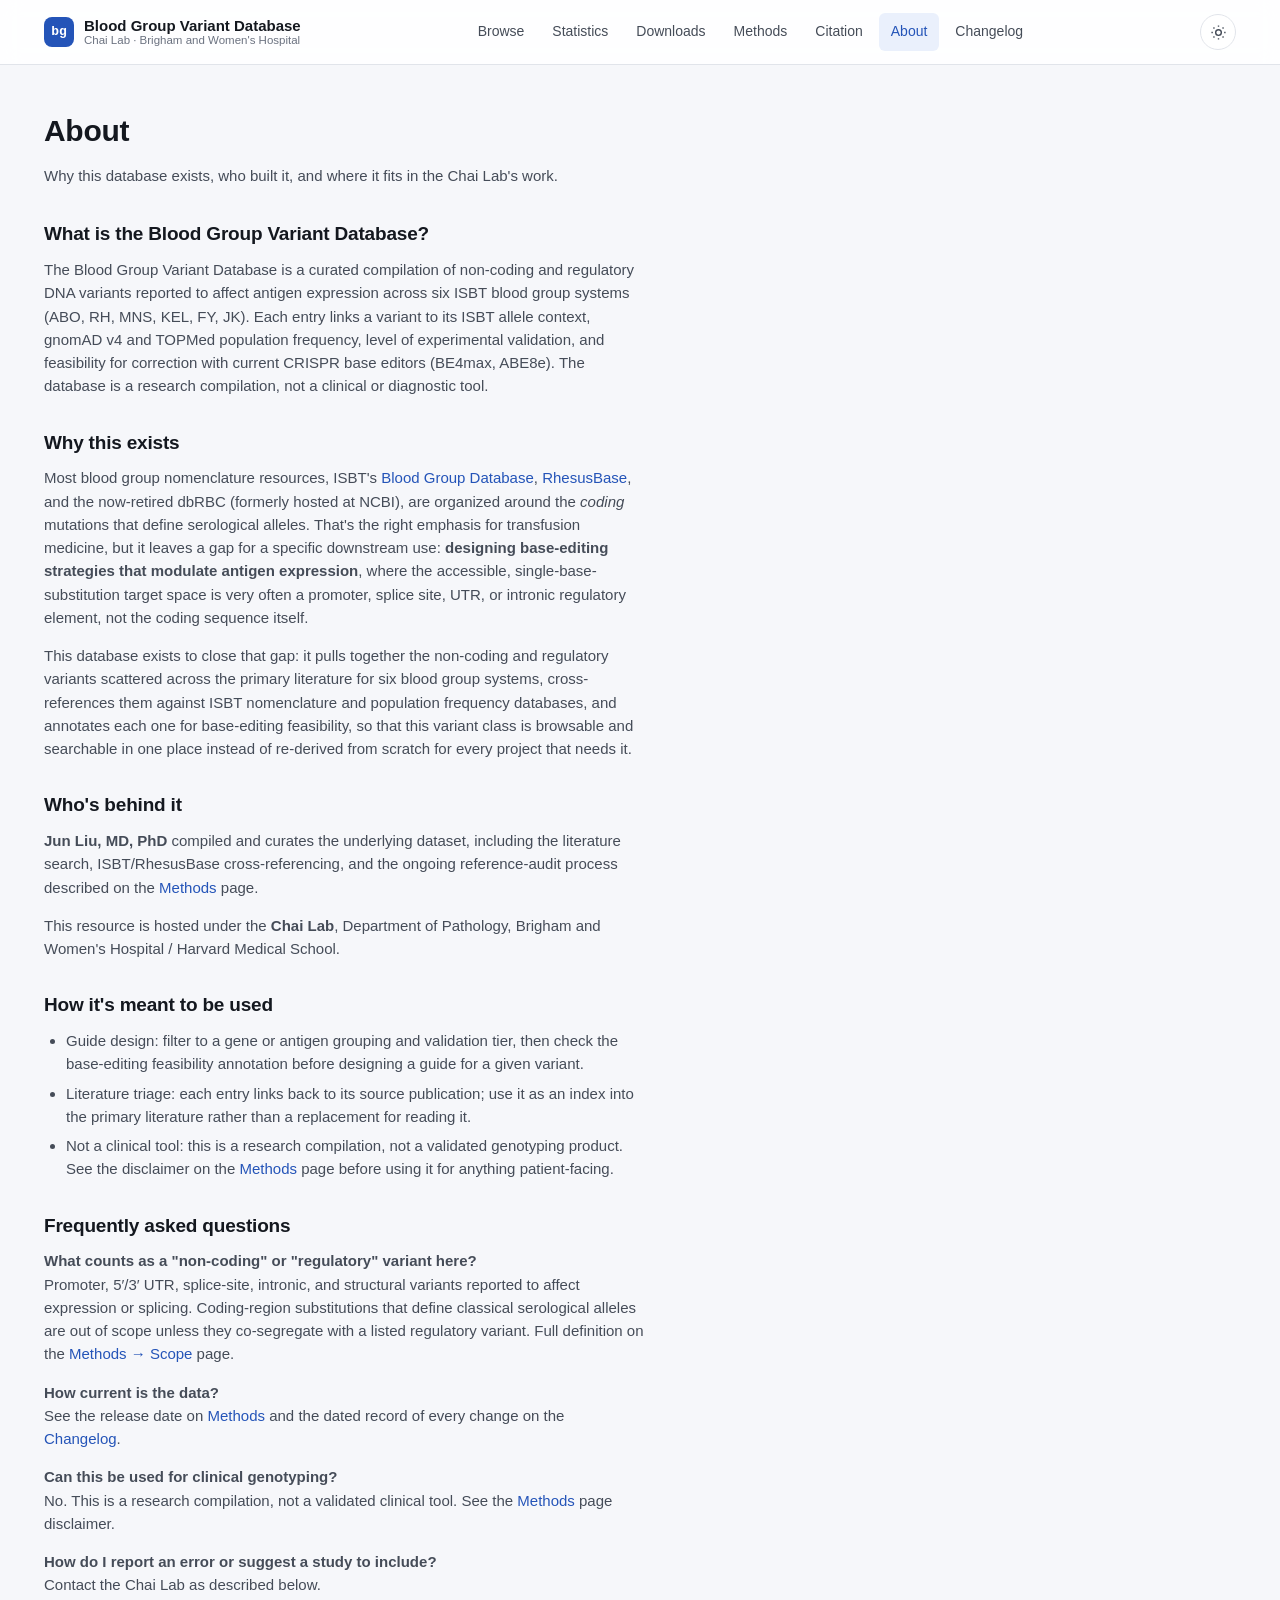
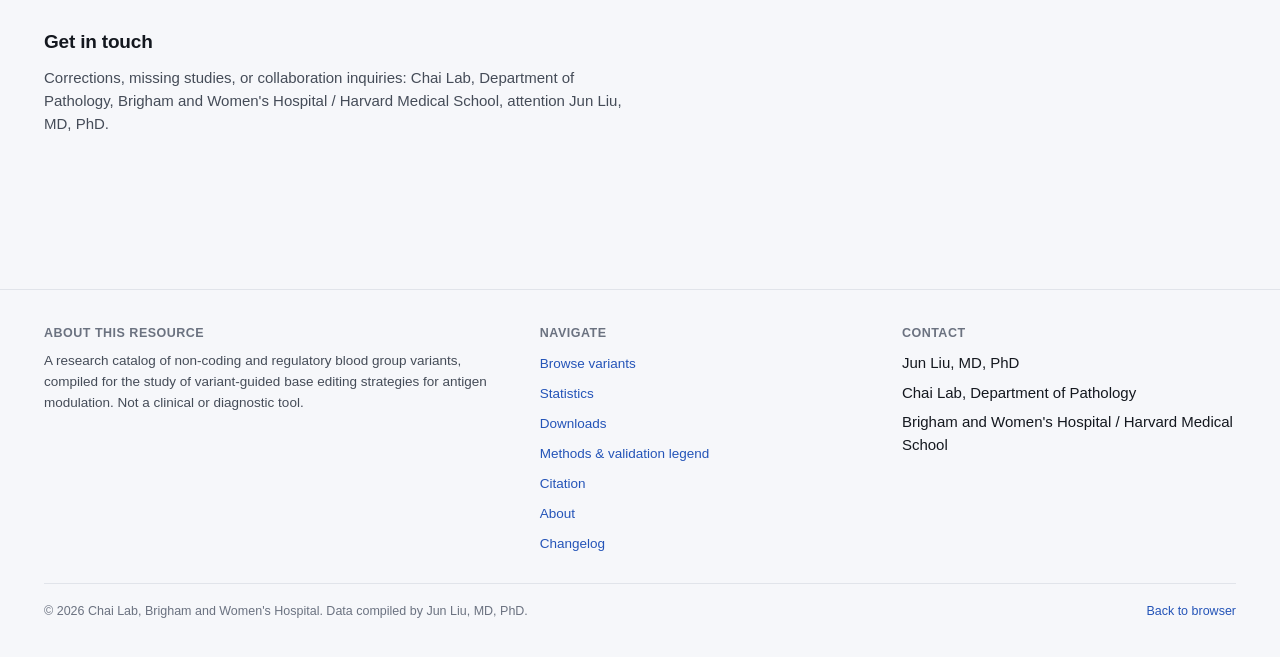
==== about.html @ 060f8981 "Added "changelog" tab" ====
<!DOCTYPE html>
<html lang="en">
<head>
<meta charset="UTF-8">
<meta name="viewport" content="width=device-width, initial-scale=1.0">
<title>About: Blood Group Variant Database</title>
<meta name="description" content="About the Blood Group Non-Coding Variant Database, the Chai Lab, and why this resource exists.">
<link rel="stylesheet" href="assets/style.css">
</head>
<body>

<nav class="site-nav">
  <div class="wrap">
    <a class="brand" href="index.html">
      <span class="brand-mark">bg</span>
      <span class="brand-text">Blood Group Variant Database<small>Chai Lab · Brigham and Women's Hospital</small></span>
    </a>
    <div class="nav-links">
      <a href="index.html">Browse</a>
      <a href="stats.html">Statistics</a>
      <a href="downloads.html">Downloads</a>
      <a href="methods.html">Methods</a>
      <a href="citation.html">Citation</a>
      <a href="about.html" aria-current="page">About</a>
      <a href="changelog.html">Changelog</a>
    </div>
    <div class="nav-right">
      <button class="theme-toggle" data-theme-toggle aria-label="Toggle dark mode">
        <svg class="icon-sun" viewBox="0 0 24 24" fill="none" stroke="currentColor" stroke-width="2"><circle cx="12" cy="12" r="4"/><path d="M12 2v2M12 20v2M4.9 4.9l1.4 1.4M17.7 17.7l1.4 1.4M2 12h2M20 12h2M4.9 19.1l1.4-1.4M17.7 6.3l1.4-1.4"/></svg>
        <svg class="icon-moon" viewBox="0 0 24 24" fill="none" stroke="currentColor" stroke-width="2"><path d="M21 12.8A9 9 0 1111.2 3a7 7 0 009.8 9.8z"/></svg>
      </button>
      <button class="nav-toggle" id="nav-toggle" aria-label="Menu" aria-expanded="false">
        <svg viewBox="0 0 24 24" fill="none" stroke="currentColor" stroke-width="2"><path d="M4 7h16M4 12h16M4 17h16"/></svg>
      </button>
    </div>
  </div>
  <div class="nav-mobile" id="nav-mobile">
    <a href="index.html">Browse</a>
    <a href="stats.html">Statistics</a>
    <a href="downloads.html">Downloads</a>
    <a href="methods.html">Methods</a>
    <a href="citation.html">Citation</a>
    <a href="about.html" aria-current="page">About</a>
    <a href="changelog.html">Changelog</a>
  </div>
</nav>

<main class="content-page">
  <div class="wrap">
    <div class="page-head">
      <h1>About</h1>
      <p class="lede">Why this database exists, who built it, and where it fits in the Chai Lab's work.</p>
    </div>

    <section>
      <h2>What is the Blood Group Variant Database?</h2>
      <div class="prose">
        <p>The Blood Group Variant Database is a curated compilation of non-coding and regulatory DNA variants reported to affect antigen expression across six ISBT blood group systems (ABO, RH, MNS, KEL, FY, JK). Each entry links a variant to its ISBT allele context, gnomAD v4 and TOPMed population frequency, level of experimental validation, and feasibility for correction with current CRISPR base editors (BE4max, ABE8e). The database is a research compilation, not a clinical or diagnostic tool.</p>
      </div>
    </section>

    <section>
      <h2>Why this exists</h2>
      <div class="prose">
        <p>Most blood group nomenclature resources, ISBT's <a href="https://blooddatabase.isbtweb.org/" target="_blank" rel="noopener">Blood Group Database</a>, <a href="http://www.rhesusbase.info" target="_blank" rel="noopener">RhesusBase</a>, and the now-retired dbRBC (formerly hosted at NCBI), are organized around the <em>coding</em> mutations that define serological alleles. That's the right emphasis for transfusion medicine, but it leaves a gap for a specific downstream use: <strong>designing base-editing strategies that modulate antigen expression</strong>, where the accessible, single-base-substitution target space is very often a promoter, splice site, UTR, or intronic regulatory element, not the coding sequence itself.</p>
        <p>This database exists to close that gap: it pulls together the non-coding and regulatory variants scattered across the primary literature for six blood group systems, cross-references them against ISBT nomenclature and population frequency databases, and annotates each one for base-editing feasibility, so that this variant class is browsable and searchable in one place instead of re-derived from scratch for every project that needs it.</p>
      </div>
    </section>

    <section>
      <h2>Who's behind it</h2>
      <div class="prose">
        <p><strong>Jun Liu, MD, PhD</strong> compiled and curates the underlying dataset, including the literature search, ISBT/RhesusBase cross-referencing, and the ongoing reference-audit process described on the <a href="methods.html">Methods</a> page.</p>
        <p>This resource is hosted under the <strong>Chai Lab</strong>, Department of Pathology, Brigham and Women's Hospital / Harvard Medical School.</p>
      </div>
    </section>

    <section>
      <h2>How it's meant to be used</h2>
      <div class="prose">
        <ul>
          <li>Guide design: filter to a gene or antigen grouping and validation tier, then check the base-editing feasibility annotation before designing a guide for a given variant.</li>
          <li>Literature triage: each entry links back to its source publication; use it as an index into the primary literature rather than a replacement for reading it.</li>
          <li>Not a clinical tool: this is a research compilation, not a validated genotyping product. See the disclaimer on the <a href="methods.html">Methods</a> page before using it for anything patient-facing.</li>
        </ul>
      </div>
    </section>

    <section>
      <h2>Frequently asked questions</h2>
      <div class="prose">
        <p><strong>What counts as a "non-coding" or "regulatory" variant here?</strong><br>Promoter, 5&prime;/3&prime; UTR, splice-site, intronic, and structural variants reported to affect expression or splicing. Coding-region substitutions that define classical serological alleles are out of scope unless they co-segregate with a listed regulatory variant. Full definition on the <a href="methods.html#scope">Methods &rarr; Scope</a> page.</p>
        <p><strong>How current is the data?</strong><br>See the release date on <a href="methods.html">Methods</a> and the dated record of every change on the <a href="changelog.html">Changelog</a>.</p>
        <p><strong>Can this be used for clinical genotyping?</strong><br>No. This is a research compilation, not a validated clinical tool. See the <a href="methods.html">Methods</a> page disclaimer.</p>
        <p><strong>How do I report an error or suggest a study to include?</strong><br>Contact the Chai Lab as described below.</p>
      </div>
    </section>

    <section>
      <h2>Get in touch</h2>
      <div class="prose">
        <p>Corrections, missing studies, or collaboration inquiries: Chai Lab, Department of Pathology, Brigham and Women's Hospital / Harvard Medical School, attention Jun Liu, MD, PhD.</p>
      </div>
    </section>
  </div>
</main>

<footer class="site-footer">
  <div class="wrap">
    <div class="footer-grid">
      <div>
        <h4>About this resource</h4>
        <p>A research catalog of non-coding and regulatory blood group variants, compiled for the study of variant-guided base editing strategies for antigen modulation. Not a clinical or diagnostic tool.</p>
      </div>
      <div>
        <h4>Navigate</h4>
        <ul>
          <li><a href="index.html">Browse variants</a></li>
          <li><a href="stats.html">Statistics</a></li>
          <li><a href="downloads.html">Downloads</a></li>
          <li><a href="methods.html">Methods &amp; validation legend</a></li>
          <li><a href="citation.html">Citation</a></li>
          <li><a href="about.html">About</a></li>
          <li><a href="changelog.html">Changelog</a></li>
        </ul>
      </div>
      <div>
        <h4>Contact</h4>
        <ul>
          <li>Jun Liu, MD, PhD</li>
          <li>Chai Lab, Department of Pathology</li>
          <li>Brigham and Women's Hospital / Harvard Medical School</li>
        </ul>
      </div>
    </div>
    <div class="footer-bottom">
      <span>&copy; <span id="site-year"></span> Chai Lab, Brigham and Women's Hospital. Data compiled by Jun Liu, MD, PhD.</span>
      <span><a href="index.html">Back to browser</a></span>
    </div>
  </div>
</footer>

<script src="assets/app.js"></script>
</body>
</html>
---- assets/style.css ----
/* ====================================================================
   Blood Group Variant Database: shared styles
   Design language: clinical-genomics resource (ISBT / BGMUT structure,
   gnomAD-style browser density). One accent color, one type system,
   light/dark via prefers-color-scheme with a manual override.
   ==================================================================== */

*, *::before, *::after { box-sizing: border-box; }

:root {
  --font-sans: -apple-system, BlinkMacSystemFont, "Segoe UI", ui-sans-serif, Roboto, Helvetica, Arial, sans-serif;
  --font-mono: ui-monospace, "SF Mono", "Cascadia Mono", "JetBrains Mono", Menlo, Consolas, monospace;

  --ink: #14181f;
  --ink-soft: #454c58;
  --muted: #6b7280;
  --paper: #f6f7fa;
  --surface: #ffffff;
  --surface-raised: #ffffff;
  --border: #e1e4ea;
  --border-strong: #c8ccd6;
  --accent: #2454b8;
  --accent-ink: #ffffff;
  --accent-soft: #eaf0fc;
  --accent-soft-border: #c9d9f5;
  --focus: #2454b8;
  --code-bg: #eef1f6;

  --tier-good: #1b7a4d;
  --tier-good-bg: #eaf7f0;
  --tier-mid: #c17817;
  --tier-mid-bg: #fbf2df;
  --tier-low: #5f5a8a;
  --tier-low-bg: #eef0f3;
  --tier-flag: #b33636;
  --tier-flag-bg: #fbeaea;

  --shadow-sm: 0 1px 2px rgba(20, 24, 31, 0.06);
  --shadow-md: 0 6px 20px rgba(20, 24, 31, 0.08);
  --radius: 10px;
  --radius-sm: 6px;
  --nav-h: 64px;
}

:root[data-theme="dark"] {
  --ink: #e8eaf0;
  --ink-soft: #b7bcc8;
  --muted: #8a90a0;
  --paper: #0e1013;
  --surface: #15181d;
  --surface-raised: #1a1e25;
  --border: #262b34;
  --border-strong: #363c48;
  --accent: #6f9aef;
  --accent-ink: #0e1013;
  --accent-soft: #182236;
  --accent-soft-border: #29385c;
  --focus: #6f9aef;
  --code-bg: #1b1f27;

  --tier-good: #57c98c;
  --tier-good-bg: #10251b;
  --tier-mid: #e8b64a;
  --tier-mid-bg: #2a2110;
  --tier-low: #a89ee0;
  --tier-low-bg: #1c1f25;
  --tier-flag: #e88a8a;
  --tier-flag-bg: #2a1414;

  --shadow-sm: 0 1px 2px rgba(0, 0, 0, 0.3);
  --shadow-md: 0 10px 30px rgba(0, 0, 0, 0.4);
}

@media (prefers-color-scheme: dark) {
  :root:not([data-theme="light"]) {
    --ink: #e8eaf0;
    --ink-soft: #b7bcc8;
    --muted: #8a90a0;
    --paper: #0e1013;
    --surface: #15181d;
    --surface-raised: #1a1e25;
    --border: #262b34;
    --border-strong: #363c48;
    --accent: #6f9aef;
    --accent-ink: #0e1013;
    --accent-soft: #182236;
    --accent-soft-border: #29385c;
    --focus: #6f9aef;
    --code-bg: #1b1f27;
    --tier-good: #57c98c;
    --tier-good-bg: #10251b;
    --tier-mid: #e8b64a;
    --tier-mid-bg: #2a2110;
    --tier-low: #a89ee0;
    --tier-low-bg: #1c1f25;
    --tier-flag: #e88a8a;
    --tier-flag-bg: #2a1414;
    --shadow-sm: 0 1px 2px rgba(0, 0, 0, 0.3);
    --shadow-md: 0 10px 30px rgba(0, 0, 0, 0.4);
  }
}

html { color-scheme: light dark; }
/* follow the manual theme toggle for native controls (checkboxes, scrollbars) */
html[data-theme="light"] { color-scheme: light; }
html[data-theme="dark"] { color-scheme: dark; }

body {
  margin: 0;
  background: var(--paper);
  color: var(--ink);
  font-family: var(--font-sans);
  font-size: 15px;
  line-height: 1.55;
  -webkit-font-smoothing: antialiased;
}

a { color: var(--accent); text-decoration: none; }
a:hover { text-decoration: underline; }
a:focus-visible, button:focus-visible, input:focus-visible, select:focus-visible, [tabindex]:focus-visible {
  outline: 2px solid var(--focus);
  outline-offset: 2px;
}

.wrap { max-width: 1240px; margin: 0 auto; padding: 0 24px; }

code, .mono { font-family: var(--font-mono); }

h1, h2, h3, h4 { line-height: 1.2; margin: 0 0 0.5em; font-weight: 650; letter-spacing: -0.01em; }
p { margin: 0 0 1em; color: var(--ink-soft); }

/* ---------- top nav ---------- */
.site-nav {
  position: sticky; top: 0; z-index: 40;
  background: color-mix(in srgb, var(--surface) 88%, transparent);
  backdrop-filter: blur(10px) saturate(140%);
  -webkit-backdrop-filter: blur(10px) saturate(140%);
  border-bottom: 1px solid var(--border);
}
.site-nav .wrap { display: flex; align-items: center; justify-content: space-between; gap: 20px; width: 100%; height: var(--nav-h); }
.brand { display: flex; align-items: center; gap: 10px; color: var(--ink); font-weight: 650; font-size: 15px; }
.brand:hover { text-decoration: none; }
.brand-mark {
  width: 30px; height: 30px; border-radius: 8px;
  background: var(--accent); color: var(--accent-ink);
  display: flex; align-items: center; justify-content: center;
  font-family: var(--font-mono); font-weight: 700; font-size: 13px;
  flex: none;
}
.brand-text { display: flex; flex-direction: column; line-height: 1.15; }
.brand-text small { font-weight: 500; color: var(--muted); font-size: 11.5px; }

.nav-links { display: flex; align-items: center; gap: 4px; }
.nav-links a {
  color: var(--ink-soft); font-size: 14px; font-weight: 500;
  padding: 8px 12px; border-radius: var(--radius-sm);
}
.nav-links a:hover { color: var(--ink); background: var(--code-bg); text-decoration: none; }
.nav-links a[aria-current="page"] { color: var(--accent); background: var(--accent-soft); }

.theme-toggle {
  border: 1px solid var(--border); background: var(--surface); color: var(--ink-soft);
  width: 36px; height: 36px; border-radius: 999px; cursor: pointer;
  display: flex; align-items: center; justify-content: center; flex: none;
}
.theme-toggle:hover { border-color: var(--border-strong); color: var(--ink); }
.theme-toggle svg { width: 17px; height: 17px; }
.theme-toggle .icon-moon { display: none; }
:root[data-theme="dark"] .theme-toggle .icon-sun { display: none; }
:root[data-theme="dark"] .theme-toggle .icon-moon { display: block; }
@media (prefers-color-scheme: dark) {
  :root:not([data-theme="light"]) .theme-toggle .icon-sun { display: none; }
  :root:not([data-theme="light"]) .theme-toggle .icon-moon { display: block; }
}

.nav-right { display: flex; align-items: center; gap: 8px; }

.nav-toggle {
  display: none; border: 1px solid var(--border); background: var(--surface); color: var(--ink-soft);
  width: 36px; height: 36px; border-radius: var(--radius-sm); align-items: center; justify-content: center;
  cursor: pointer; flex: none;
}
.nav-toggle:hover { background: var(--code-bg); }
.nav-toggle svg { width: 18px; height: 18px; }

.nav-mobile {
  display: none; flex-direction: column; padding: 4px 24px 14px;
  border-top: 1px solid var(--border); background: var(--surface);
}
.nav-mobile a {
  padding: 11px 4px; font-size: 14.5px; font-weight: 500; color: var(--ink-soft);
  border-bottom: 1px solid var(--border-light);
}
.nav-mobile a:last-child { border-bottom: none; }
.nav-mobile a[aria-current="page"] { color: var(--accent); }
.nav-mobile a:hover { color: var(--ink); text-decoration: none; }

@media (max-width: 1040px) {
  .nav-links { display: none; }
  .nav-toggle { display: flex; }
  .site-nav.is-open .nav-mobile { display: flex; }
}

/* ---------- hero ---------- */
.hero { padding: 56px 0 40px; border-bottom: 1px solid var(--border); }
.hero-grid { display: grid; grid-template-columns: 1.3fr 1fr; gap: 48px; align-items: start; }
@media (max-width: 900px) { .hero-grid { grid-template-columns: 1fr; gap: 28px; } }

.eyebrow {
  display: inline-flex; align-items: center; gap: 6px;
  font-size: 12.5px; font-weight: 600; color: var(--accent);
  background: var(--accent-soft); border: 1px solid var(--accent-soft-border);
  padding: 4px 10px; border-radius: 999px; margin-bottom: 16px;
}
.hero h1 { font-size: clamp(28px, 3.6vw, 42px); max-width: 18ch; }
.hero .lede { font-size: 16.5px; max-width: 56ch; color: var(--ink-soft); }
.hero-actions { display: flex; gap: 10px; flex-wrap: wrap; margin-top: 22px; }

.btn {
  display: inline-flex; align-items: center; gap: 8px; white-space: nowrap;
  font-size: 14.5px; font-weight: 600; padding: 10px 16px; border-radius: var(--radius-sm);
  border: 1px solid transparent; cursor: pointer;
}
.btn:hover { text-decoration: none; }
.btn-primary { background: var(--accent); color: var(--accent-ink); }
.btn-primary:hover { filter: brightness(1.08); }
.btn-secondary { background: var(--surface); color: var(--ink); border-color: var(--border-strong); }
.btn-secondary:hover { background: var(--code-bg); }

.stat-panel {
  border: 1px solid var(--border); border-radius: var(--radius); background: var(--surface);
  padding: 22px; box-shadow: var(--shadow-sm);
}
.stat-grid { display: grid; grid-template-columns: 1fr 1fr; gap: 18px 20px; }
.stat-num { font-family: var(--font-mono); font-size: 26px; font-weight: 700; color: var(--ink); letter-spacing: -0.02em; }
.stat-label { font-size: 12.5px; color: var(--muted); margin-top: 2px; }
.stat-panel .stat-foot { margin-top: 16px; padding-top: 14px; border-top: 1px solid var(--border); font-size: 12.5px; color: var(--muted); }

/* ---------- section shell ---------- */
.section { padding: 44px 0; }
.section-head { margin-bottom: 22px; }
.section-head h2 { font-size: 22px; }
.section-head p { max-width: 62ch; }

/* ---------- system cards ---------- */
.system-grid { display: grid; grid-template-columns: repeat(4, 1fr); gap: 12px; }
@media (max-width: 980px) { .system-grid { grid-template-columns: repeat(2, 1fr); } }
@media (max-width: 560px) { .system-grid { grid-template-columns: 1fr; } }

.system-card {
  text-align: left; cursor: pointer;
  border: 1px solid var(--border); border-radius: var(--radius); background: var(--surface);
  padding: 16px; display: flex; flex-direction: column; gap: 10px;
  transition: border-color .15s ease, transform .15s ease;
  color: inherit; font: inherit;
}
.system-card:hover { border-color: var(--accent); transform: translateY(-1px); }
.system-card.is-active { border-color: var(--accent); background: var(--accent-soft); }
.system-card .gene { font-family: var(--font-mono); font-weight: 700; font-size: 15px; }
.system-card .sys-name { font-size: 12.5px; color: var(--muted); }
.system-card .sys-count { font-family: var(--font-mono); font-size: 20px; font-weight: 700; margin-top: auto; }
.system-card .sys-count small { font-family: var(--font-sans); font-weight: 500; font-size: 11.5px; color: var(--muted); margin-left: 4px; }

/* ---------- browser toolbar ---------- */
/* overflow stays visible so the filter dropdown panels aren't clipped */
.browser-shell { border: 1px solid var(--border); border-radius: var(--radius); background: var(--surface); }
.toolbar { padding: 16px; border-bottom: 1px solid var(--border); display: flex; flex-direction: column; gap: 12px; }

.search-row { display: flex; gap: 10px; }
.search-box { position: relative; flex: 1; }
.search-box svg { position: absolute; left: 12px; top: 50%; transform: translateY(-50%); width: 16px; height: 16px; color: var(--muted); pointer-events: none; }
.search-box input {
  width: 100%; padding: 10px 12px 10px 36px; border-radius: var(--radius-sm);
  border: 1px solid var(--border-strong); background: var(--paper); color: var(--ink); font-size: 14px;
}
.search-box input::placeholder { color: var(--muted); }

.filter-row { display: flex; gap: 10px; flex-wrap: wrap; align-items: center; }
select {
  border: 1px solid var(--border-strong); background: var(--paper); color: var(--ink);
  border-radius: var(--radius-sm); padding: 8px 10px; font-size: 13.5px; font-family: var(--font-sans);
}
/* multi-select filter dropdowns (built by app.js from the <select> markup) */
.ms { position: relative; }
.ms-btn {
  display: inline-flex; align-items: center; gap: 8px; cursor: pointer;
  border: 1px solid var(--border-strong); background: var(--paper); color: var(--ink);
  border-radius: var(--radius-sm); padding: 8px 10px; font-size: 13.5px; font-family: var(--font-sans);
}
.ms-btn svg { width: 12px; height: 12px; color: var(--muted); transition: transform .15s; }
.ms-btn[aria-expanded="true"] svg { transform: rotate(180deg); }
.ms.is-filtered .ms-btn { border-color: var(--accent); background: var(--accent-soft); }
.ms-panel {
  position: absolute; top: calc(100% + 4px); left: 0; z-index: 20;
  min-width: 220px; max-width: calc(100vw - 32px); max-height: 420px; overflow-y: auto;
  background: var(--surface-raised); border: 1px solid var(--border-strong);
  border-radius: var(--radius-sm); box-shadow: var(--shadow-md); padding: 6px;
}
.ms-panel[hidden] { display: none; }
.ms-opt {
  display: flex; align-items: center; gap: 8px; padding: 7px 8px; border-radius: 4px;
  font-size: 13.5px; cursor: pointer; white-space: nowrap;
}
.ms-opt:hover { background: var(--code-bg); }
.ms-opt input { accent-color: var(--accent); margin: 0; }
.ms-panel-clear {
  display: block; width: 100%; text-align: left; margin-top: 4px; padding: 7px 8px;
  border: none; border-top: 1px solid var(--border); background: none;
  font-size: 12.5px; color: var(--muted); cursor: pointer;
}
.ms-panel-clear:hover { color: var(--ink); }
.filter-clear {
  font-size: 13px; color: var(--muted); background: none; border: none; cursor: pointer; padding: 6px 4px;
}
.filter-clear:hover { color: var(--ink); text-decoration: underline; }
.result-count { font-size: 13px; color: var(--muted); margin-left: auto; white-space: nowrap; }

/* ---------- table ---------- */
.table-scroll { overflow-x: auto; }
table.variant-table { width: 100%; border-collapse: collapse; font-size: 13.5px; min-width: 900px; }
.variant-table thead th {
  position: sticky; top: 0; background: var(--surface); z-index: 1;
  text-align: left; font-size: 11.5px; text-transform: uppercase; letter-spacing: 0.04em;
  color: var(--muted); font-weight: 600; padding: 10px 14px; border-bottom: 1px solid var(--border); white-space: nowrap;
}
.variant-table thead th button {
  background: none; border: none; color: inherit; font: inherit; text-transform: inherit;
  letter-spacing: inherit; cursor: pointer; padding: 0; display: flex; align-items: center; gap: 4px;
}
.variant-table tbody tr { border-bottom: 1px solid var(--border); cursor: pointer; }
.variant-table tbody tr:hover { background: var(--code-bg); }
.variant-table td { padding: 10px 14px; vertical-align: top; }
.variant-table td.mono { font-family: var(--font-mono); font-size: 13px; }
.cell-id { color: var(--muted); font-size: 12px; }
.cell-primary { font-weight: 600; }
.cell-sub { color: var(--muted); font-size: 12px; margin-top: 2px; }
.cell-trunc { max-width: 260px; overflow: hidden; text-overflow: ellipsis; white-space: nowrap; }

.badge {
  display: inline-flex; align-items: center; font-size: 11.5px; font-weight: 600;
  padding: 2px 8px; border-radius: 999px; white-space: nowrap; line-height: 1.6;
}
.badge-good { color: var(--tier-good); background: var(--tier-good-bg); }
.badge-mid { color: var(--tier-mid); background: var(--tier-mid-bg); }
.badge-low { color: var(--tier-low); background: var(--tier-low-bg); }
.badge-flag { color: var(--tier-flag); background: var(--tier-flag-bg); }

.empty-state { padding: 60px 20px; text-align: center; color: var(--muted); }
.empty-state svg { width: 32px; height: 32px; margin-bottom: 10px; opacity: .6; }

.pager { display: flex; align-items: center; justify-content: space-between; padding: 12px 16px; border-top: 1px solid var(--border); font-size: 13px; color: var(--muted); }
.pager .pager-btns { display: flex; gap: 6px; }
.pager button { border: 1px solid var(--border-strong); background: var(--surface); color: var(--ink); border-radius: var(--radius-sm); padding: 6px 10px; font-size: 13px; cursor: pointer; }
.pager button:disabled { opacity: .4; cursor: default; }
.pager button:not(:disabled):hover { background: var(--code-bg); }

/* ---------- detail drawer ---------- */
.drawer-overlay {
  position: fixed; inset: 0; background: rgba(10, 12, 16, 0.45); z-index: 60;
  opacity: 0; pointer-events: none; transition: opacity .18s ease;
}
.drawer-overlay.is-open { opacity: 1; pointer-events: auto; }

.drawer {
  position: fixed; top: 0; right: 0; height: 100%; width: min(560px, 100%);
  background: var(--surface); border-left: 1px solid var(--border); z-index: 61;
  transform: translateX(100%); transition: transform .2s cubic-bezier(.16,1,.3,1);
  display: flex; flex-direction: column; box-shadow: var(--shadow-md);
}
.drawer.is-open { transform: translateX(0); }
.drawer-head { padding: 18px 20px; border-bottom: 1px solid var(--border); display: flex; align-items: flex-start; justify-content: space-between; gap: 12px; }
.drawer-head h3 { font-family: var(--font-mono); font-size: 17px; margin: 0; }
.drawer-head .sub { font-size: 13px; color: var(--muted); margin-top: 4px; }
.drawer-close { border: 1px solid var(--border); background: var(--surface); border-radius: var(--radius-sm); width: 32px; height: 32px; display: flex; align-items: center; justify-content: center; cursor: pointer; flex: none; }
.drawer-close:hover { background: var(--code-bg); }
.drawer-body { padding: 18px 20px; overflow-y: auto; flex: 1; }

.field-group { margin-bottom: 20px; }
.field-group h4 { font-size: 11.5px; text-transform: uppercase; letter-spacing: .05em; color: var(--muted); margin-bottom: 10px; }
.field-list { display: grid; grid-template-columns: 1fr; gap: 10px; }
.field-row { display: grid; grid-template-columns: 130px 1fr; gap: 10px; font-size: 13.5px; }
.field-row dt { color: var(--muted); }
.field-row dd { margin: 0; color: var(--ink); word-break: break-word; }
.field-row dd.mono { font-family: var(--font-mono); font-size: 13px; }
.mech-box { background: var(--code-bg); border: 1px solid var(--border); border-radius: var(--radius-sm); padding: 12px 14px; font-size: 13.5px; color: var(--ink-soft); }
.cite-box { background: var(--accent-soft); border: 1px solid var(--accent-soft-border); border-radius: var(--radius-sm); padding: 12px 14px; font-size: 12.5px; color: var(--ink-soft); font-family: var(--font-mono); line-height: 1.6; }
.link-row { display: flex; gap: 14px; flex-wrap: wrap; }
.link-row a { font-size: 13.5px; font-weight: 600; display: inline-flex; align-items: center; gap: 5px; }

/* ---------- generic content pages (about / citation) ---------- */
.content-page { padding: 48px 0 80px; }
.content-page .page-head { max-width: 68ch; margin-bottom: 36px; }
.content-page .page-head h1 { font-size: 30px; }
.content-page section { margin-bottom: 34px; }
.content-page section h2 { font-size: 19px; margin-bottom: 12px; }
.content-page section h3 { font-size: 15px; margin: 18px 0 8px; }
.content-page .prose { max-width: 72ch; }
.content-page .prose ul, .content-page .prose ol { color: var(--ink-soft); padding-left: 22px; margin: 0 0 1em; }
.content-page .prose li { margin-bottom: 6px; }

.card {
  border: 1px solid var(--border); border-radius: var(--radius); background: var(--surface);
  padding: 20px; box-shadow: var(--shadow-sm);
}
.code-block {
  background: var(--code-bg); border: 1px solid var(--border); border-radius: var(--radius-sm);
  padding: 16px; font-family: var(--font-mono); font-size: 12.5px; line-height: 1.65; overflow-x: auto;
  white-space: pre; color: var(--ink);
}
.copy-btn {
  display: inline-flex; align-items: center; gap: 6px; font-size: 12.5px; font-weight: 600;
  border: 1px solid var(--border-strong); background: var(--surface); color: var(--ink-soft);
  border-radius: var(--radius-sm); padding: 6px 10px; cursor: pointer; margin-top: 10px;
}
.copy-btn:hover { background: var(--code-bg); color: var(--ink); }

.legend-grid { display: grid; grid-template-columns: repeat(2, 1fr); gap: 10px 24px; }
@media (max-width: 640px) { .legend-grid { grid-template-columns: 1fr; } }
.legend-row { display: flex; gap: 10px; align-items: flex-start; font-size: 13.5px; }
.legend-row .badge { margin-top: 1px; }
.legend-row span { color: var(--ink-soft); }

.system-table { width: 100%; border-collapse: collapse; font-size: 13.5px; }
.system-table th { text-align: left; font-size: 11.5px; text-transform: uppercase; letter-spacing: .04em; color: var(--muted); padding: 8px 12px; border-bottom: 1px solid var(--border-strong); }
.system-table td { padding: 10px 12px; border-bottom: 1px solid var(--border); }
.system-table td.mono { font-family: var(--font-mono); }

.callout {
  border-left: 3px solid var(--accent); background: var(--accent-soft);
  padding: 12px 16px; border-radius: 0 var(--radius-sm) var(--radius-sm) 0; font-size: 13.5px; color: var(--ink-soft);
}
.callout strong { color: var(--ink); }

/* ---------- responsive grid utilities ---------- */
.grid-2 { display: grid; grid-template-columns: repeat(2, 1fr); gap: 16px; }
.grid-4 { display: grid; grid-template-columns: repeat(4, 1fr); gap: 18px 20px; }
@media (max-width: 900px) { .grid-4 { grid-template-columns: repeat(2, 1fr); } }
@media (max-width: 640px) { .grid-2, .grid-4 { grid-template-columns: 1fr; } }

/* ---------- bar charts (stats page) ---------- */
.chart-card { border: 1px solid var(--border); border-radius: var(--radius); background: var(--surface); padding: 20px 22px; box-shadow: var(--shadow-sm); }
.chart-card h3 { font-size: 14.5px; margin-bottom: 2px; }
.chart-card .chart-sub { font-size: 12.5px; color: var(--muted); margin-bottom: 16px; }
.bar-rows { display: flex; flex-direction: column; gap: 10px; }
.bar-row { display: grid; grid-template-columns: 132px 1fr 44px; align-items: center; gap: 10px; font-size: 13px; }
.bar-row .bar-label { color: var(--ink-soft); text-align: right; white-space: nowrap; overflow: hidden; text-overflow: ellipsis; }
.bar-row .bar-track { position: relative; height: 16px; background: var(--code-bg); border-radius: 4px; overflow: hidden; }
.bar-row .bar-fill { position: absolute; inset: 0 auto 0 0; border-radius: 4px; background: var(--accent); min-width: 3px; }
.bar-row .bar-fill.tier-good { background: var(--tier-good); }
.bar-row .bar-fill.tier-mid { background: var(--tier-mid); }
.bar-row .bar-fill.tier-low { background: var(--tier-low); }
.bar-row .bar-fill.tier-flag { background: var(--tier-flag); }
.bar-row .bar-val { font-family: var(--font-mono); font-size: 12.5px; color: var(--ink-soft); text-align: right; }
@media (max-width: 640px) {
  .bar-row { grid-template-columns: 96px 1fr 36px; }
}

/* ---------- footer ---------- */
.site-footer { border-top: 1px solid var(--border); padding: 36px 0; margin-top: 40px; }
.footer-grid { display: grid; grid-template-columns: 1.4fr 1fr 1fr; gap: 28px; }
@media (max-width: 760px) { .footer-grid { grid-template-columns: 1fr; } }
.footer-grid h4 { font-size: 12.5px; text-transform: uppercase; letter-spacing: .04em; color: var(--muted); margin-bottom: 10px; }
.footer-grid p, .footer-grid a { font-size: 13.5px; }
.footer-grid ul { list-style: none; margin: 0; padding: 0; display: flex; flex-direction: column; gap: 6px; }
.footer-bottom { margin-top: 28px; padding-top: 18px; border-top: 1px solid var(--border); display: flex; justify-content: space-between; flex-wrap: wrap; gap: 8px; font-size: 12.5px; color: var(--muted); }

.visually-hidden { position: absolute; width: 1px; height: 1px; overflow: hidden; clip: rect(0 0 0 0); white-space: nowrap; }

@media (prefers-reduced-motion: reduce) {
  * { transition: none !important; animation: none !important; }
}
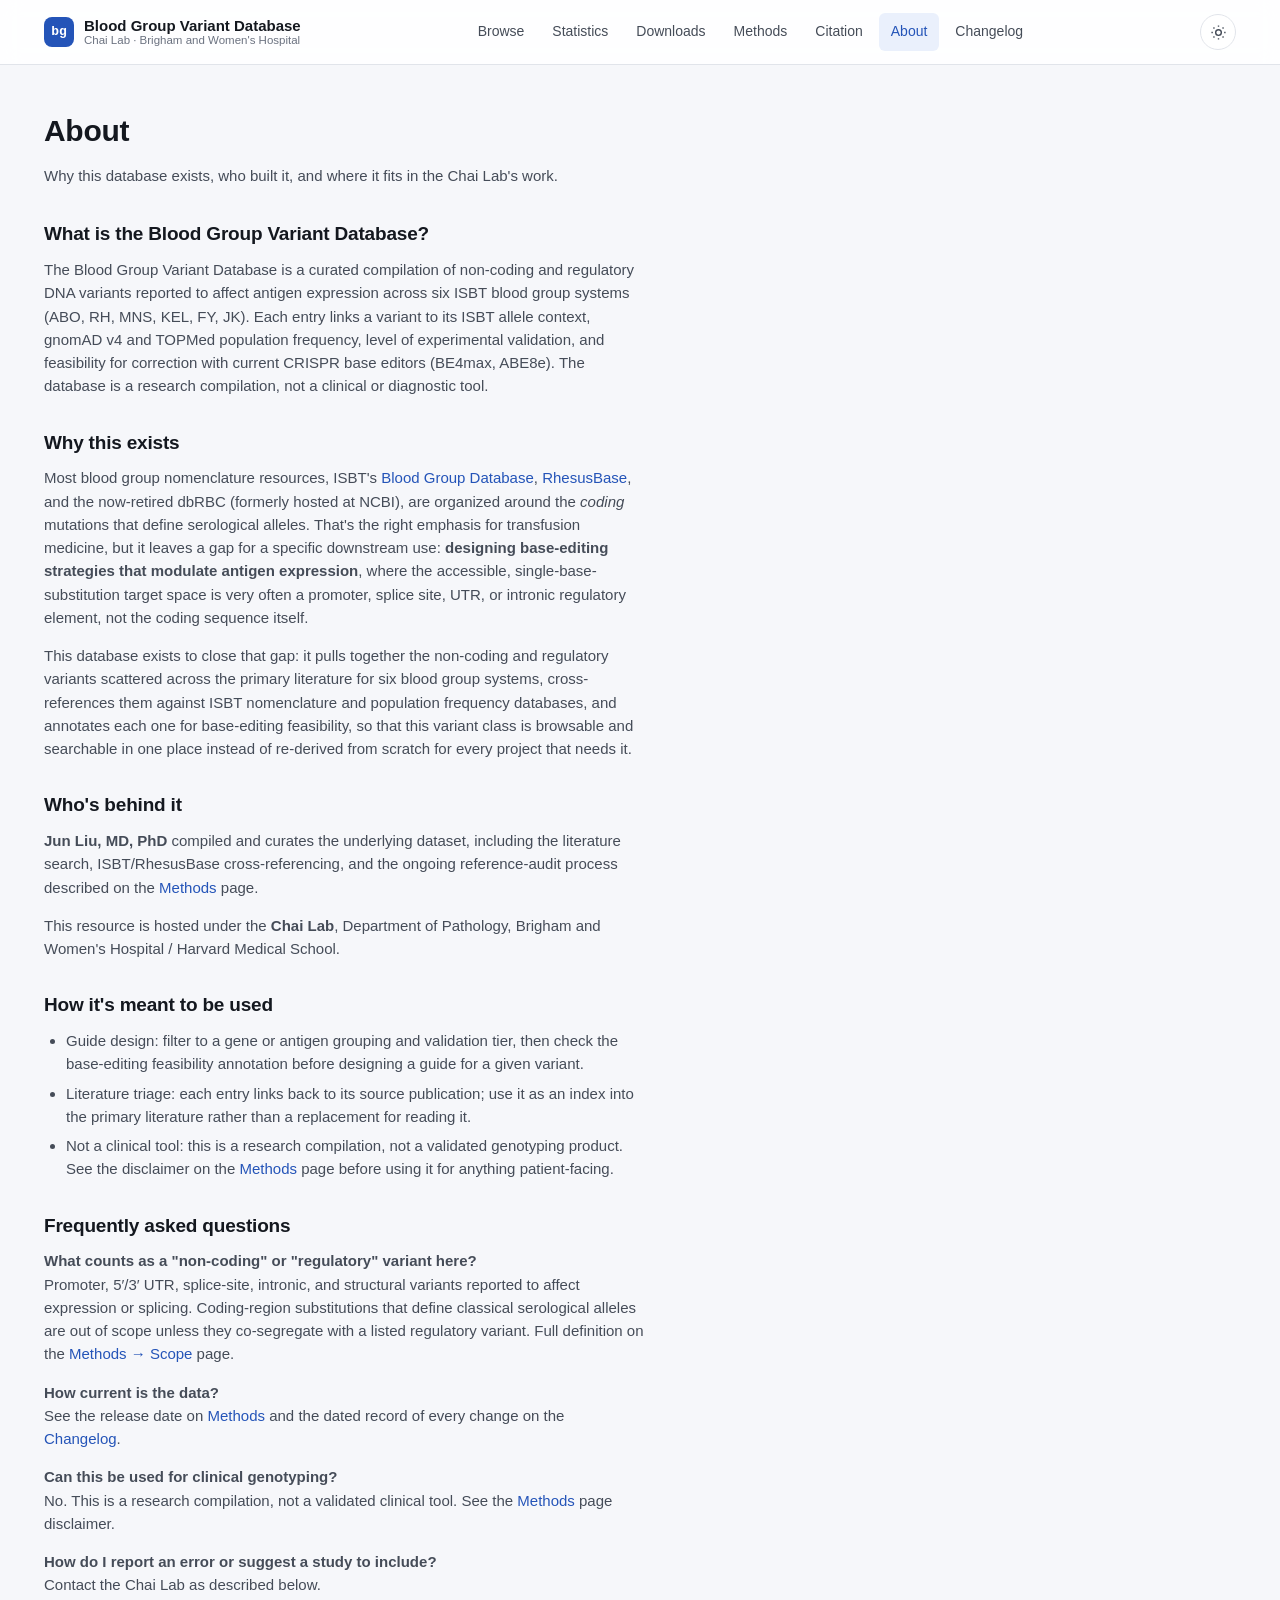
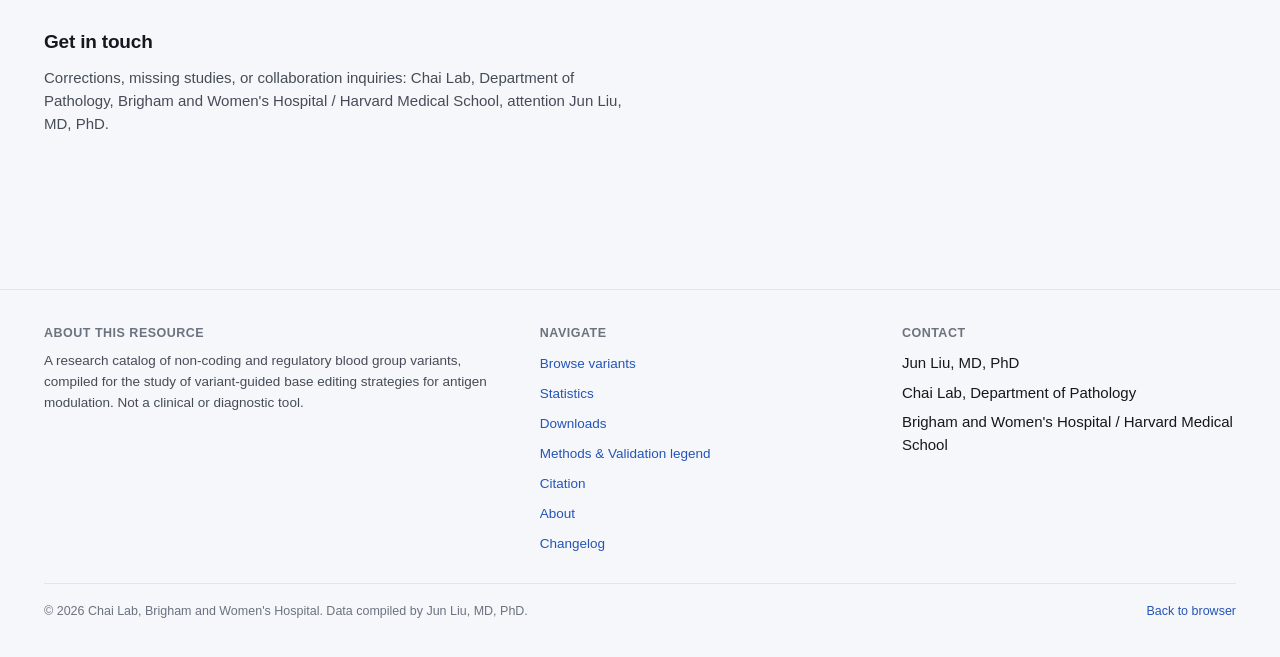
==== commit e7d69603: "Fixed "scope" and "browse variants"  hyperlinks" ====
--- a/about.html
+++ b/about.html
@@ -118,7 +118,7 @@
           <li><a href="index.html">Browse variants</a></li>
           <li><a href="stats.html">Statistics</a></li>
           <li><a href="downloads.html">Downloads</a></li>
-          <li><a href="methods.html">Methods &amp; validation legend</a></li>
+          <li><a href="methods.html">Methods &amp; Validation legend</a></li>
           <li><a href="citation.html">Citation</a></li>
           <li><a href="about.html">About</a></li>
           <li><a href="changelog.html">Changelog</a></li>
--- a/assets/style.css
+++ b/assets/style.css
@@ -101,6 +101,8 @@
 }
 
 html { color-scheme: light dark; }
+/* keep anchor targets clear of the sticky nav */
+html { scroll-padding-top: calc(var(--nav-h) + 16px); }
 /* follow the manual theme toggle for native controls (checkboxes, scrollbars) */
 html[data-theme="light"] { color-scheme: light; }
 html[data-theme="dark"] { color-scheme: dark; }
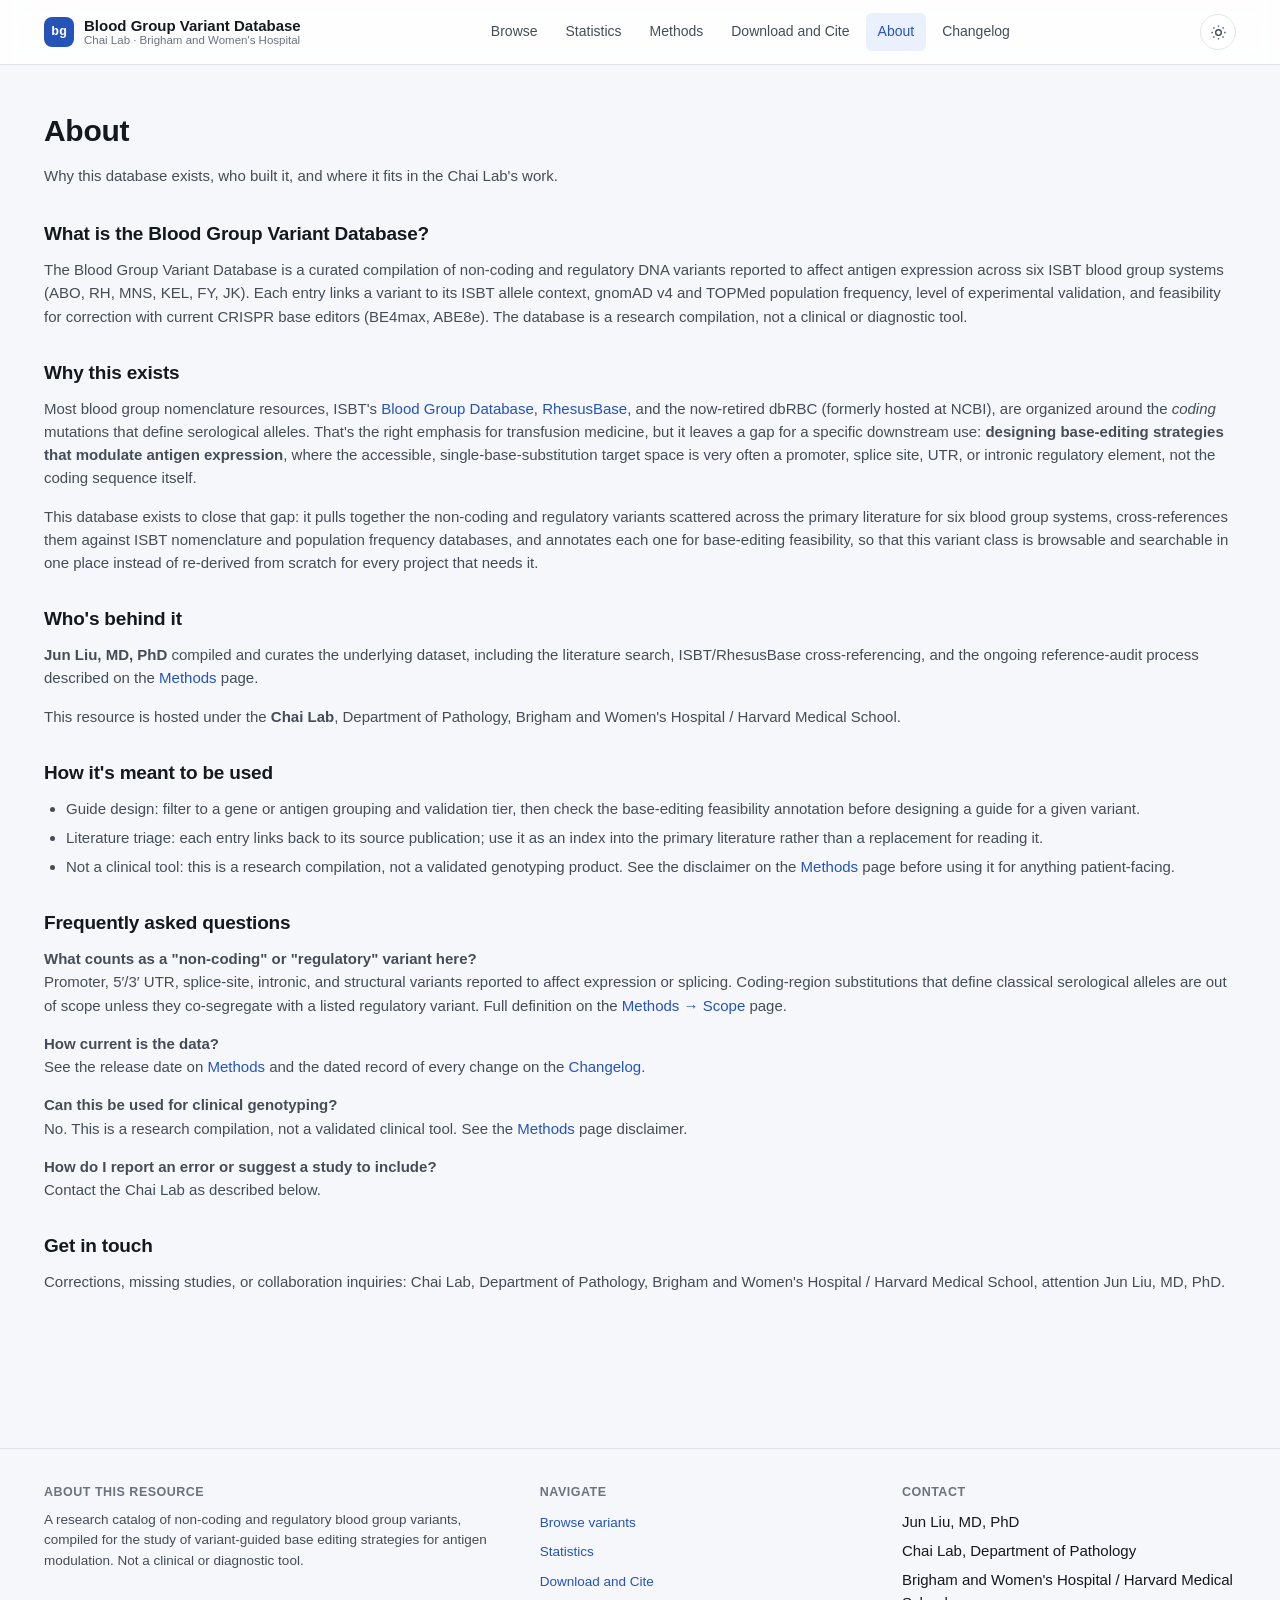
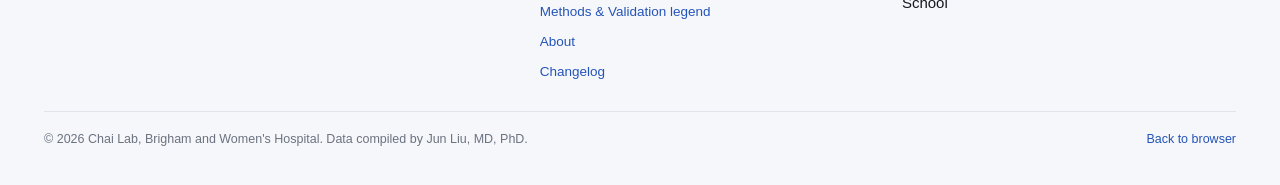
==== commit 53dd1cd3: "Adjusted paragraph lengths and combined Download and Citation sections" ====
--- a/about.html
+++ b/about.html
@@ -18,9 +18,8 @@
     <div class="nav-links">
       <a href="index.html">Browse</a>
       <a href="stats.html">Statistics</a>
-      <a href="downloads.html">Downloads</a>
       <a href="methods.html">Methods</a>
-      <a href="citation.html">Citation</a>
+      <a href="download-cite.html">Download and Cite</a>
       <a href="about.html" aria-current="page">About</a>
       <a href="changelog.html">Changelog</a>
     </div>
@@ -37,9 +36,8 @@
   <div class="nav-mobile" id="nav-mobile">
     <a href="index.html">Browse</a>
     <a href="stats.html">Statistics</a>
-    <a href="downloads.html">Downloads</a>
     <a href="methods.html">Methods</a>
-    <a href="citation.html">Citation</a>
+    <a href="download-cite.html">Download and Cite</a>
     <a href="about.html" aria-current="page">About</a>
     <a href="changelog.html">Changelog</a>
   </div>
@@ -117,9 +115,8 @@
         <ul>
           <li><a href="index.html">Browse variants</a></li>
           <li><a href="stats.html">Statistics</a></li>
-          <li><a href="downloads.html">Downloads</a></li>
+          <li><a href="download-cite.html">Download and Cite</a></li>
           <li><a href="methods.html">Methods &amp; Validation legend</a></li>
-          <li><a href="citation.html">Citation</a></li>
           <li><a href="about.html">About</a></li>
           <li><a href="changelog.html">Changelog</a></li>
         </ul>
--- a/assets/style.css
+++ b/assets/style.css
@@ -215,7 +215,7 @@
   padding: 4px 10px; border-radius: 999px; margin-bottom: 16px;
 }
 .hero h1 { font-size: clamp(28px, 3.6vw, 42px); max-width: 18ch; }
-.hero .lede { font-size: 16.5px; max-width: 56ch; color: var(--ink-soft); }
+.hero .lede { font-size: 16.5px; color: var(--ink-soft); }
 .hero-actions { display: flex; gap: 10px; flex-wrap: wrap; margin-top: 22px; }
 
 .btn {
@@ -242,7 +242,6 @@
 .section { padding: 44px 0; }
 .section-head { margin-bottom: 22px; }
 .section-head h2 { font-size: 22px; }
-.section-head p { max-width: 62ch; }
 
 /* ---------- system cards ---------- */
 .system-grid { display: grid; grid-template-columns: repeat(4, 1fr); gap: 12px; }
@@ -391,12 +390,11 @@
 
 /* ---------- generic content pages (about / citation) ---------- */
 .content-page { padding: 48px 0 80px; }
-.content-page .page-head { max-width: 68ch; margin-bottom: 36px; }
+.content-page .page-head { margin-bottom: 36px; }
 .content-page .page-head h1 { font-size: 30px; }
 .content-page section { margin-bottom: 34px; }
 .content-page section h2 { font-size: 19px; margin-bottom: 12px; }
 .content-page section h3 { font-size: 15px; margin: 18px 0 8px; }
-.content-page .prose { max-width: 72ch; }
 .content-page .prose ul, .content-page .prose ol { color: var(--ink-soft); padding-left: 22px; margin: 0 0 1em; }
 .content-page .prose li { margin-bottom: 6px; }
 
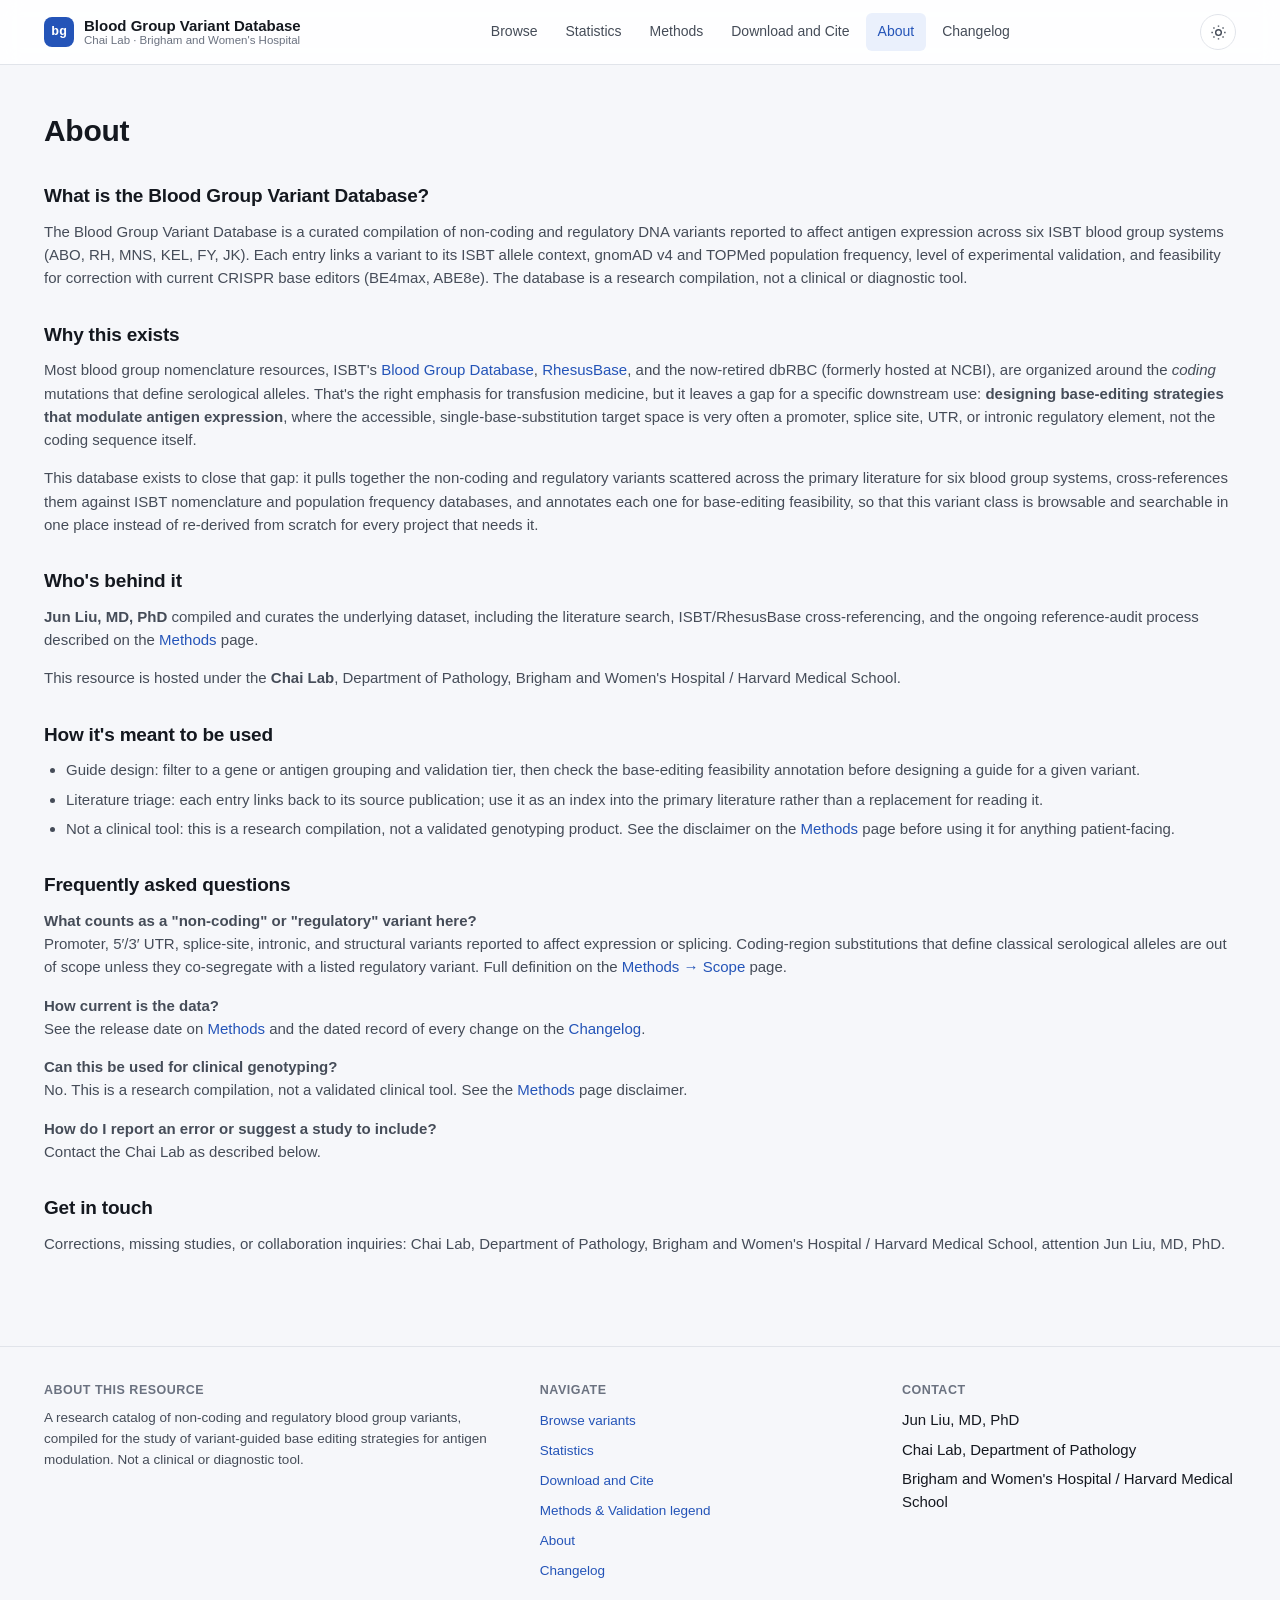
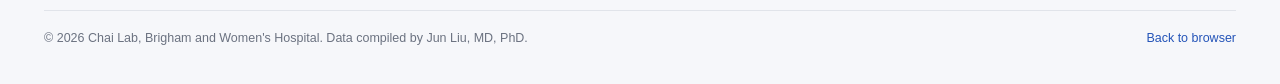
==== commit 75436edb: "Reformatting changes" ====
--- a/about.html
+++ b/about.html
@@ -47,7 +47,6 @@
   <div class="wrap">
     <div class="page-head">
       <h1>About</h1>
-      <p class="lede">Why this database exists, who built it, and where it fits in the Chai Lab's work.</p>
     </div>
 
     <section>
--- a/assets/style.css
+++ b/assets/style.css
@@ -214,8 +214,9 @@
   background: var(--accent-soft); border: 1px solid var(--accent-soft-border);
   padding: 4px 10px; border-radius: 999px; margin-bottom: 16px;
 }
-.hero h1 { font-size: clamp(28px, 3.6vw, 42px); max-width: 18ch; }
+.hero h1 { font-size: clamp(28px, 3.6vw, 42px); max-width: 24ch; }
 .hero .lede { font-size: 16.5px; color: var(--ink-soft); }
+.hero-grid > div:first-child > :last-child { margin-bottom: 0; }
 .hero-actions { display: flex; gap: 10px; flex-wrap: wrap; margin-top: 22px; }
 
 .btn {
@@ -237,9 +238,18 @@
 .stat-num { font-family: var(--font-mono); font-size: 26px; font-weight: 700; color: var(--ink); letter-spacing: -0.02em; }
 .stat-label { font-size: 12.5px; color: var(--muted); margin-top: 2px; }
 .stat-panel .stat-foot { margin-top: 16px; padding-top: 14px; border-top: 1px solid var(--border); font-size: 12.5px; color: var(--muted); }
+/* home hero panel: stretch to the bottom of the hero text, stats spread to fill it */
+.hero .stat-panel {
+  align-self: stretch; display: flex; flex-direction: column; gap: 20px; padding: 28px;
+}
+.hero .stat-grid { flex: 1; align-content: space-evenly; gap: 24px 28px; }
+.hero .stat-num { font-size: 36px; }
+.hero .stat-label { font-size: 14px; margin-top: 4px; }
+.hero .stat-panel .stat-foot { margin-top: 0; padding-top: 16px; font-size: 13.5px; }
 
 /* ---------- section shell ---------- */
 .section { padding: 44px 0; }
+.section + .section { padding-top: 0; }
 .section-head { margin-bottom: 22px; }
 .section-head h2 { font-size: 22px; }
 
@@ -389,10 +399,11 @@
 .link-row a { font-size: 13.5px; font-weight: 600; display: inline-flex; align-items: center; gap: 5px; }
 
 /* ---------- generic content pages (about / citation) ---------- */
-.content-page { padding: 48px 0 80px; }
+.content-page { padding: 48px 0 36px; }
 .content-page .page-head { margin-bottom: 36px; }
 .content-page .page-head h1 { font-size: 30px; }
 .content-page section { margin-bottom: 34px; }
+.content-page section:last-child { margin-bottom: 0; }
 .content-page section h2 { font-size: 19px; margin-bottom: 12px; }
 .content-page section h3 { font-size: 15px; margin: 18px 0 8px; }
 .content-page .prose ul, .content-page .prose ol { color: var(--ink-soft); padding-left: 22px; margin: 0 0 1em; }
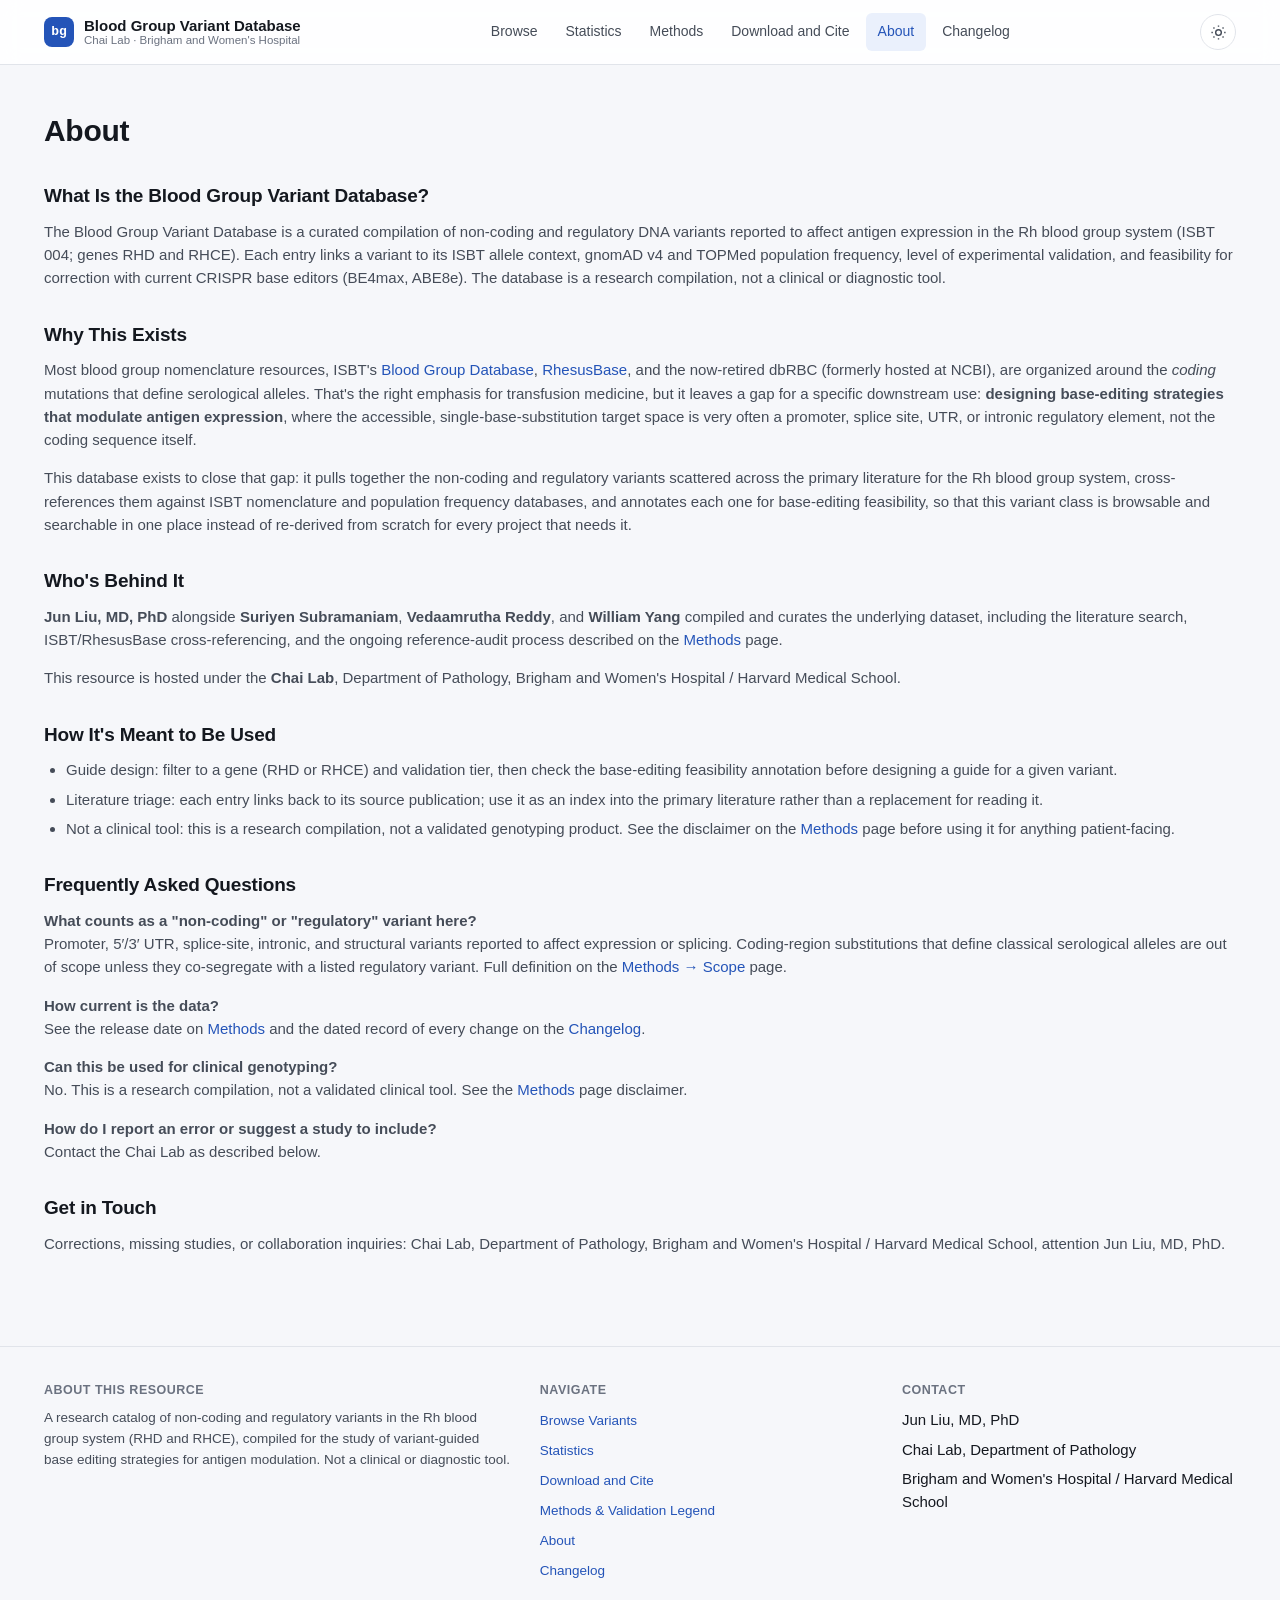
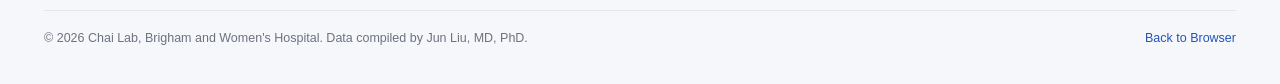
==== commit 5a79740d: "Presenter feedback: Rh-only scope, light default, Title Case, section buttons, readable table Presen" ====
--- a/about.html
+++ b/about.html
@@ -28,18 +28,7 @@
         <svg class="icon-sun" viewBox="0 0 24 24" fill="none" stroke="currentColor" stroke-width="2"><circle cx="12" cy="12" r="4"/><path d="M12 2v2M12 20v2M4.9 4.9l1.4 1.4M17.7 17.7l1.4 1.4M2 12h2M20 12h2M4.9 19.1l1.4-1.4M17.7 6.3l1.4-1.4"/></svg>
         <svg class="icon-moon" viewBox="0 0 24 24" fill="none" stroke="currentColor" stroke-width="2"><path d="M21 12.8A9 9 0 1111.2 3a7 7 0 009.8 9.8z"/></svg>
       </button>
-      <button class="nav-toggle" id="nav-toggle" aria-label="Menu" aria-expanded="false">
-        <svg viewBox="0 0 24 24" fill="none" stroke="currentColor" stroke-width="2"><path d="M4 7h16M4 12h16M4 17h16"/></svg>
-      </button>
     </div>
-  </div>
-  <div class="nav-mobile" id="nav-mobile">
-    <a href="index.html">Browse</a>
-    <a href="stats.html">Statistics</a>
-    <a href="methods.html">Methods</a>
-    <a href="download-cite.html">Download and Cite</a>
-    <a href="about.html" aria-current="page">About</a>
-    <a href="changelog.html">Changelog</a>
   </div>
 </nav>
 
@@ -50,33 +39,33 @@
     </div>
 
     <section>
-      <h2>What is the Blood Group Variant Database?</h2>
+      <h2>What Is the Blood Group Variant Database?</h2>
       <div class="prose">
-        <p>The Blood Group Variant Database is a curated compilation of non-coding and regulatory DNA variants reported to affect antigen expression across six ISBT blood group systems (ABO, RH, MNS, KEL, FY, JK). Each entry links a variant to its ISBT allele context, gnomAD v4 and TOPMed population frequency, level of experimental validation, and feasibility for correction with current CRISPR base editors (BE4max, ABE8e). The database is a research compilation, not a clinical or diagnostic tool.</p>
+        <p>The Blood Group Variant Database is a curated compilation of non-coding and regulatory DNA variants reported to affect antigen expression in the Rh blood group system (ISBT 004; genes RHD and RHCE). Each entry links a variant to its ISBT allele context, gnomAD v4 and TOPMed population frequency, level of experimental validation, and feasibility for correction with current CRISPR base editors (BE4max, ABE8e). The database is a research compilation, not a clinical or diagnostic tool.</p>
       </div>
     </section>
 
     <section>
-      <h2>Why this exists</h2>
+      <h2>Why This Exists</h2>
       <div class="prose">
         <p>Most blood group nomenclature resources, ISBT's <a href="https://blooddatabase.isbtweb.org/" target="_blank" rel="noopener">Blood Group Database</a>, <a href="http://www.rhesusbase.info" target="_blank" rel="noopener">RhesusBase</a>, and the now-retired dbRBC (formerly hosted at NCBI), are organized around the <em>coding</em> mutations that define serological alleles. That's the right emphasis for transfusion medicine, but it leaves a gap for a specific downstream use: <strong>designing base-editing strategies that modulate antigen expression</strong>, where the accessible, single-base-substitution target space is very often a promoter, splice site, UTR, or intronic regulatory element, not the coding sequence itself.</p>
-        <p>This database exists to close that gap: it pulls together the non-coding and regulatory variants scattered across the primary literature for six blood group systems, cross-references them against ISBT nomenclature and population frequency databases, and annotates each one for base-editing feasibility, so that this variant class is browsable and searchable in one place instead of re-derived from scratch for every project that needs it.</p>
+        <p>This database exists to close that gap: it pulls together the non-coding and regulatory variants scattered across the primary literature for the Rh blood group system, cross-references them against ISBT nomenclature and population frequency databases, and annotates each one for base-editing feasibility, so that this variant class is browsable and searchable in one place instead of re-derived from scratch for every project that needs it.</p>
       </div>
     </section>
 
     <section>
-      <h2>Who's behind it</h2>
+      <h2>Who's Behind It</h2>
       <div class="prose">
-        <p><strong>Jun Liu, MD, PhD</strong> compiled and curates the underlying dataset, including the literature search, ISBT/RhesusBase cross-referencing, and the ongoing reference-audit process described on the <a href="methods.html">Methods</a> page.</p>
+        <p><strong>Jun Liu, MD, PhD</strong> alongside <strong>Suriyen Subramaniam</strong>, <strong>Vedaamrutha Reddy</strong>, and <strong>William Yang</strong> compiled and curates the underlying dataset, including the literature search, ISBT/RhesusBase cross-referencing, and the ongoing reference-audit process described on the <a href="methods.html">Methods</a> page.</p>
         <p>This resource is hosted under the <strong>Chai Lab</strong>, Department of Pathology, Brigham and Women's Hospital / Harvard Medical School.</p>
       </div>
     </section>
 
     <section>
-      <h2>How it's meant to be used</h2>
+      <h2>How It's Meant to Be Used</h2>
       <div class="prose">
         <ul>
-          <li>Guide design: filter to a gene or antigen grouping and validation tier, then check the base-editing feasibility annotation before designing a guide for a given variant.</li>
+          <li>Guide design: filter to a gene (RHD or RHCE) and validation tier, then check the base-editing feasibility annotation before designing a guide for a given variant.</li>
           <li>Literature triage: each entry links back to its source publication; use it as an index into the primary literature rather than a replacement for reading it.</li>
           <li>Not a clinical tool: this is a research compilation, not a validated genotyping product. See the disclaimer on the <a href="methods.html">Methods</a> page before using it for anything patient-facing.</li>
         </ul>
@@ -84,7 +73,7 @@
     </section>
 
     <section>
-      <h2>Frequently asked questions</h2>
+      <h2>Frequently Asked Questions</h2>
       <div class="prose">
         <p><strong>What counts as a "non-coding" or "regulatory" variant here?</strong><br>Promoter, 5&prime;/3&prime; UTR, splice-site, intronic, and structural variants reported to affect expression or splicing. Coding-region substitutions that define classical serological alleles are out of scope unless they co-segregate with a listed regulatory variant. Full definition on the <a href="methods.html#scope">Methods &rarr; Scope</a> page.</p>
         <p><strong>How current is the data?</strong><br>See the release date on <a href="methods.html">Methods</a> and the dated record of every change on the <a href="changelog.html">Changelog</a>.</p>
@@ -94,7 +83,7 @@
     </section>
 
     <section>
-      <h2>Get in touch</h2>
+      <h2>Get in Touch</h2>
       <div class="prose">
         <p>Corrections, missing studies, or collaboration inquiries: Chai Lab, Department of Pathology, Brigham and Women's Hospital / Harvard Medical School, attention Jun Liu, MD, PhD.</p>
       </div>
@@ -106,16 +95,16 @@
   <div class="wrap">
     <div class="footer-grid">
       <div>
-        <h4>About this resource</h4>
-        <p>A research catalog of non-coding and regulatory blood group variants, compiled for the study of variant-guided base editing strategies for antigen modulation. Not a clinical or diagnostic tool.</p>
+        <h4>About This Resource</h4>
+        <p>A research catalog of non-coding and regulatory variants in the Rh blood group system (RHD and RHCE), compiled for the study of variant-guided base editing strategies for antigen modulation. Not a clinical or diagnostic tool.</p>
       </div>
       <div>
         <h4>Navigate</h4>
         <ul>
-          <li><a href="index.html">Browse variants</a></li>
+          <li><a href="index.html">Browse Variants</a></li>
           <li><a href="stats.html">Statistics</a></li>
           <li><a href="download-cite.html">Download and Cite</a></li>
-          <li><a href="methods.html">Methods &amp; Validation legend</a></li>
+          <li><a href="methods.html">Methods &amp; Validation Legend</a></li>
           <li><a href="about.html">About</a></li>
           <li><a href="changelog.html">Changelog</a></li>
         </ul>
@@ -131,7 +120,7 @@
     </div>
     <div class="footer-bottom">
       <span>&copy; <span id="site-year"></span> Chai Lab, Brigham and Women's Hospital. Data compiled by Jun Liu, MD, PhD.</span>
-      <span><a href="index.html">Back to browser</a></span>
+      <span><a href="index.html">Back to Browser</a></span>
     </div>
   </div>
 </footer>
--- a/assets/style.css
+++ b/assets/style.css
@@ -2,7 +2,7 @@
    Blood Group Variant Database: shared styles
    Design language: clinical-genomics resource (ISBT / BGMUT structure,
    gnomAD-style browser density). One accent color, one type system,
-   light/dark via prefers-color-scheme with a manual override.
+   light by default; dark via the manual toggle.
    ==================================================================== */
 
 *, *::before, *::after { box-sizing: border-box; }
@@ -29,6 +29,7 @@
   --tier-good: #1b7a4d;
   --tier-good-bg: #eaf7f0;
   --tier-mid: #c17817;
+  --tier-mid-text: #9a5b00; /* darker amber so small badge text reaches 4.5:1 on its tint */
   --tier-mid-bg: #fbf2df;
   --tier-low: #5f5a8a;
   --tier-low-bg: #eef0f3;
@@ -61,6 +62,7 @@
   --tier-good: #57c98c;
   --tier-good-bg: #10251b;
   --tier-mid: #e8b64a;
+  --tier-mid-text: #e8b64a;
   --tier-mid-bg: #2a2110;
   --tier-low: #a89ee0;
   --tier-low-bg: #1c1f25;
@@ -71,36 +73,7 @@
   --shadow-md: 0 10px 30px rgba(0, 0, 0, 0.4);
 }
 
-@media (prefers-color-scheme: dark) {
-  :root:not([data-theme="light"]) {
-    --ink: #e8eaf0;
-    --ink-soft: #b7bcc8;
-    --muted: #8a90a0;
-    --paper: #0e1013;
-    --surface: #15181d;
-    --surface-raised: #1a1e25;
-    --border: #262b34;
-    --border-strong: #363c48;
-    --accent: #6f9aef;
-    --accent-ink: #0e1013;
-    --accent-soft: #182236;
-    --accent-soft-border: #29385c;
-    --focus: #6f9aef;
-    --code-bg: #1b1f27;
-    --tier-good: #57c98c;
-    --tier-good-bg: #10251b;
-    --tier-mid: #e8b64a;
-    --tier-mid-bg: #2a2110;
-    --tier-low: #a89ee0;
-    --tier-low-bg: #1c1f25;
-    --tier-flag: #e88a8a;
-    --tier-flag-bg: #2a1414;
-    --shadow-sm: 0 1px 2px rgba(0, 0, 0, 0.3);
-    --shadow-md: 0 10px 30px rgba(0, 0, 0, 0.4);
-  }
-}
-
-html { color-scheme: light dark; }
+html { color-scheme: light; }
 /* keep anchor targets clear of the sticky nav */
 html { scroll-padding-top: calc(var(--nav-h) + 16px); }
 /* follow the manual theme toggle for native controls (checkboxes, scrollbars) */
@@ -140,7 +113,7 @@
   border-bottom: 1px solid var(--border);
 }
 .site-nav .wrap { display: flex; align-items: center; justify-content: space-between; gap: 20px; width: 100%; height: var(--nav-h); }
-.brand { display: flex; align-items: center; gap: 10px; color: var(--ink); font-weight: 650; font-size: 15px; }
+.brand { display: flex; align-items: center; gap: 10px; min-height: 40px; color: var(--ink); font-weight: 650; font-size: 15px; }
 .brand:hover { text-decoration: none; }
 .brand-mark {
   width: 30px; height: 30px; border-radius: 8px;
@@ -151,6 +124,13 @@
 }
 .brand-text { display: flex; flex-direction: column; line-height: 1.15; }
 .brand-text small { font-weight: 500; color: var(--muted); font-size: 11.5px; }
+/* phones: keep the title and the lab line on one line each */
+@media (max-width: 640px) {
+  .site-nav .wrap { padding: 0 16px; gap: 12px; }
+  .brand { font-size: 13px; gap: 8px; min-width: 0; }
+  .brand-text { min-width: 0; white-space: nowrap; overflow: hidden; }
+  .brand-text small { font-size: 10px; overflow: hidden; text-overflow: ellipsis; }
+}
 
 .nav-links { display: flex; align-items: center; gap: 4px; }
 .nav-links a {
@@ -170,37 +150,18 @@
 .theme-toggle .icon-moon { display: none; }
 :root[data-theme="dark"] .theme-toggle .icon-sun { display: none; }
 :root[data-theme="dark"] .theme-toggle .icon-moon { display: block; }
-@media (prefers-color-scheme: dark) {
-  :root:not([data-theme="light"]) .theme-toggle .icon-sun { display: none; }
-  :root:not([data-theme="light"]) .theme-toggle .icon-moon { display: block; }
-}
 
 .nav-right { display: flex; align-items: center; gap: 8px; }
 
-.nav-toggle {
-  display: none; border: 1px solid var(--border); background: var(--surface); color: var(--ink-soft);
-  width: 36px; height: 36px; border-radius: var(--radius-sm); align-items: center; justify-content: center;
-  cursor: pointer; flex: none;
-}
-.nav-toggle:hover { background: var(--code-bg); }
-.nav-toggle svg { width: 18px; height: 18px; }
-
-.nav-mobile {
-  display: none; flex-direction: column; padding: 4px 24px 14px;
-  border-top: 1px solid var(--border); background: var(--surface);
-}
-.nav-mobile a {
-  padding: 11px 4px; font-size: 14.5px; font-weight: 500; color: var(--ink-soft);
-  border-bottom: 1px solid var(--border-light);
-}
-.nav-mobile a:last-child { border-bottom: none; }
-.nav-mobile a[aria-current="page"] { color: var(--accent); }
-.nav-mobile a:hover { color: var(--ink); text-decoration: none; }
-
+/* narrower screens: the page tabs become a row of buttons under the title.
+   The bar stops being sticky here, since the extra row would cover too much of the page. */
 @media (max-width: 1040px) {
-  .nav-links { display: none; }
-  .nav-toggle { display: flex; }
-  .site-nav.is-open .nav-mobile { display: flex; }
+  .site-nav { position: static; }
+  html { scroll-padding-top: 16px; }
+  .site-nav .wrap { flex-wrap: wrap; height: auto; padding-top: 10px; padding-bottom: 12px; row-gap: 10px; }
+  .nav-links { order: 3; width: 100%; flex-wrap: wrap; gap: 6px; }
+  .nav-links a { border: 1px solid var(--border); background: var(--surface); padding: 6px 12px; font-size: 13px; }
+  .nav-links a[aria-current="page"] { border-color: var(--accent-soft-border); }
 }
 
 /* ---------- hero ---------- */
@@ -256,7 +217,6 @@
 /* ---------- system cards ---------- */
 .system-grid { display: grid; grid-template-columns: repeat(4, 1fr); gap: 12px; }
 @media (max-width: 980px) { .system-grid { grid-template-columns: repeat(2, 1fr); } }
-@media (max-width: 560px) { .system-grid { grid-template-columns: 1fr; } }
 
 .system-card {
   text-align: left; cursor: pointer;
@@ -320,6 +280,7 @@
   font-size: 12.5px; color: var(--muted); cursor: pointer;
 }
 .ms-panel-clear:hover { color: var(--ink); }
+.ms-panel-clear[hidden] { display: none; }
 .filter-clear {
   font-size: 13px; color: var(--muted); background: none; border: none; cursor: pointer; padding: 6px 4px;
 }
@@ -327,43 +288,62 @@
 .result-count { font-size: 13px; color: var(--muted); margin-left: auto; white-space: nowrap; }
 
 /* ---------- table ---------- */
-.table-scroll { overflow-x: auto; }
-table.variant-table { width: 100%; border-collapse: collapse; font-size: 13.5px; min-width: 900px; }
+/* the whole result set scrolls inside the table; headers stay pinned.
+   Compact type and automatic column sizing: every cell wraps, nothing is clipped.
+   overflow-x is auto as a safety net so a narrow box scrolls instead of cutting text. */
+.table-scroll { overflow-x: auto; overflow-y: auto; max-height: min(640px, 70vh); }
+table.variant-table { width: 100%; border-collapse: collapse; font-size: 12px; line-height: 1.45; table-layout: auto; }
+/* width hints only; the browser grows a column before it lets text overflow */
+.variant-table th:nth-child(1) { width: 13%; } /* Variant */
+.variant-table th:nth-child(2) { width: 19%; } /* HGVS */
+.variant-table th:nth-child(3) { width: 20%; } /* Phenotype */
+.variant-table th:nth-child(4) { width: 11%; } /* Category */
+.variant-table th:nth-child(5) { width: 12%; }  /* gnomAD AF */
+.variant-table th:nth-child(6) { width: 15%; } /* Validation */
+.variant-table th:nth-child(7) { width: 10%; } /* Audit */
+/* phones: drop the gnomAD AF column (still shown in the row's detail drawer);
+   the compact table keeps readable column widths and scrolls sideways inside its box */
+@media (max-width: 640px) {
+  .variant-table th:nth-child(5), .variant-table td:nth-child(5) { display: none; }
+  table.variant-table { min-width: 620px; }
+}
 .variant-table thead th {
   position: sticky; top: 0; background: var(--surface); z-index: 1;
-  text-align: left; font-size: 11.5px; text-transform: uppercase; letter-spacing: 0.04em;
-  color: var(--muted); font-weight: 600; padding: 10px 14px; border-bottom: 1px solid var(--border); white-space: nowrap;
+  text-align: left; font-size: 11px; text-transform: uppercase; letter-spacing: 0.03em;
+  color: var(--muted); font-weight: 600; padding: 8px 10px; border-bottom: 1px solid var(--border);
+  vertical-align: bottom; line-height: 1.3;
 }
 .variant-table thead th button {
   background: none; border: none; color: inherit; font: inherit; text-transform: inherit;
   letter-spacing: inherit; cursor: pointer; padding: 0; display: flex; align-items: center; gap: 4px;
+  text-align: left; white-space: normal; min-height: 24px;
 }
 .variant-table tbody tr { border-bottom: 1px solid var(--border); cursor: pointer; }
 .variant-table tbody tr:hover { background: var(--code-bg); }
-.variant-table td { padding: 10px 14px; vertical-align: top; }
-.variant-table td.mono { font-family: var(--font-mono); font-size: 13px; }
+.variant-table td { padding: 7px 10px; vertical-align: top; overflow-wrap: anywhere; }
+.variant-table .badge { white-space: normal; }
+.variant-table td.mono { font-family: var(--font-mono); font-size: 12px; }
 .cell-id { color: var(--muted); font-size: 12px; }
-.cell-primary { font-weight: 600; }
-.cell-sub { color: var(--muted); font-size: 12px; margin-top: 2px; }
-.cell-trunc { max-width: 260px; overflow: hidden; text-overflow: ellipsis; white-space: nowrap; }
+.cell-primary { font-weight: 600; white-space: nowrap; }
+.cell-sub { color: var(--muted); font-size: 11px; margin-top: 2px; }
+/* legacy hook: phenotype cells now wrap instead of truncating */
+.cell-trunc { overflow: visible; text-overflow: clip; white-space: normal; }
 
 .badge {
   display: inline-flex; align-items: center; font-size: 11.5px; font-weight: 600;
   padding: 2px 8px; border-radius: 999px; white-space: nowrap; line-height: 1.6;
 }
+/* a variant with two validation tiers shows both badges */
+.variant-table .badge { font-size: 11px; padding: 1px 7px; line-height: 1.5; }
+.badge-stack { display: inline-flex; flex-wrap: wrap; gap: 4px; vertical-align: middle; }
 .badge-good { color: var(--tier-good); background: var(--tier-good-bg); }
-.badge-mid { color: var(--tier-mid); background: var(--tier-mid-bg); }
+.badge-mid { color: var(--tier-mid-text); background: var(--tier-mid-bg); }
 .badge-low { color: var(--tier-low); background: var(--tier-low-bg); }
 .badge-flag { color: var(--tier-flag); background: var(--tier-flag-bg); }
 
 .empty-state { padding: 60px 20px; text-align: center; color: var(--muted); }
 .empty-state svg { width: 32px; height: 32px; margin-bottom: 10px; opacity: .6; }
 
-.pager { display: flex; align-items: center; justify-content: space-between; padding: 12px 16px; border-top: 1px solid var(--border); font-size: 13px; color: var(--muted); }
-.pager .pager-btns { display: flex; gap: 6px; }
-.pager button { border: 1px solid var(--border-strong); background: var(--surface); color: var(--ink); border-radius: var(--radius-sm); padding: 6px 10px; font-size: 13px; cursor: pointer; }
-.pager button:disabled { opacity: .4; cursor: default; }
-.pager button:not(:disabled):hover { background: var(--code-bg); }
 
 /* ---------- detail drawer ---------- */
 .drawer-overlay {
@@ -375,14 +355,15 @@
 .drawer {
   position: fixed; top: 0; right: 0; height: 100%; width: min(560px, 100%);
   background: var(--surface); border-left: 1px solid var(--border); z-index: 61;
-  transform: translateX(100%); transition: transform .2s cubic-bezier(.16,1,.3,1);
+  transform: translateX(100%); visibility: hidden;
+  transition: transform .2s cubic-bezier(.16,1,.3,1), visibility 0s linear .2s;
   display: flex; flex-direction: column; box-shadow: var(--shadow-md);
 }
-.drawer.is-open { transform: translateX(0); }
+.drawer.is-open { transform: translateX(0); visibility: visible; transition: transform .2s cubic-bezier(.16,1,.3,1), visibility 0s; }
 .drawer-head { padding: 18px 20px; border-bottom: 1px solid var(--border); display: flex; align-items: flex-start; justify-content: space-between; gap: 12px; }
 .drawer-head h3 { font-family: var(--font-mono); font-size: 17px; margin: 0; }
 .drawer-head .sub { font-size: 13px; color: var(--muted); margin-top: 4px; }
-.drawer-close { border: 1px solid var(--border); background: var(--surface); border-radius: var(--radius-sm); width: 32px; height: 32px; display: flex; align-items: center; justify-content: center; cursor: pointer; flex: none; }
+.drawer-close { border: 1px solid var(--border); background: var(--surface); border-radius: var(--radius-sm); width: 40px; height: 40px; display: flex; align-items: center; justify-content: center; cursor: pointer; flex: none; }
 .drawer-close:hover { background: var(--code-bg); }
 .drawer-body { padding: 18px 20px; overflow-y: auto; flex: 1; }
 
@@ -430,6 +411,10 @@
 .legend-row { display: flex; gap: 10px; align-items: flex-start; font-size: 13.5px; }
 .legend-row .badge { margin-top: 1px; }
 .legend-row span { color: var(--ink-soft); }
+/* phones: badge above its description so every description starts at the left edge */
+@media (max-width: 640px) {
+  .legend-row { flex-direction: column; gap: 4px; }
+}
 
 .system-table { width: 100%; border-collapse: collapse; font-size: 13.5px; }
 .system-table th { text-align: left; font-size: 11.5px; text-transform: uppercase; letter-spacing: .04em; color: var(--muted); padding: 8px 12px; border-bottom: 1px solid var(--border-strong); }
@@ -446,15 +431,15 @@
 .grid-2 { display: grid; grid-template-columns: repeat(2, 1fr); gap: 16px; }
 .grid-4 { display: grid; grid-template-columns: repeat(4, 1fr); gap: 18px 20px; }
 @media (max-width: 900px) { .grid-4 { grid-template-columns: repeat(2, 1fr); } }
-@media (max-width: 640px) { .grid-2, .grid-4 { grid-template-columns: 1fr; } }
+@media (max-width: 640px) { .grid-2 { grid-template-columns: 1fr; } }
 
 /* ---------- bar charts (stats page) ---------- */
 .chart-card { border: 1px solid var(--border); border-radius: var(--radius); background: var(--surface); padding: 20px 22px; box-shadow: var(--shadow-sm); }
 .chart-card h3 { font-size: 14.5px; margin-bottom: 2px; }
 .chart-card .chart-sub { font-size: 12.5px; color: var(--muted); margin-bottom: 16px; }
 .bar-rows { display: flex; flex-direction: column; gap: 10px; }
-.bar-row { display: grid; grid-template-columns: 132px 1fr 44px; align-items: center; gap: 10px; font-size: 13px; }
-.bar-row .bar-label { color: var(--ink-soft); text-align: right; white-space: nowrap; overflow: hidden; text-overflow: ellipsis; }
+.bar-row { display: grid; grid-template-columns: 172px 1fr 44px; align-items: center; gap: 10px; font-size: 13px; }
+.bar-row .bar-label { color: var(--ink-soft); text-align: right; }
 .bar-row .bar-track { position: relative; height: 16px; background: var(--code-bg); border-radius: 4px; overflow: hidden; }
 .bar-row .bar-fill { position: absolute; inset: 0 auto 0 0; border-radius: 4px; background: var(--accent); min-width: 3px; }
 .bar-row .bar-fill.tier-good { background: var(--tier-good); }
@@ -477,6 +462,64 @@
 
 .visually-hidden { position: absolute; width: 1px; height: 1px; overflow: hidden; clip: rect(0 0 0 0); white-space: nowrap; }
 
+/* ---------- homepage quick navigation (below the hero) ---------- */
+/* declared after .section, and doubled in specificity, so the tight padding always wins */
+.section.quick-nav-section { padding: 20px 0 4px; }
+.section.quick-nav-section + .section { padding-top: 28px; }
+.quick-nav { display: grid; grid-template-columns: repeat(3, minmax(0, 1fr)); gap: 10px; }
+.quick-link {
+  display: flex; flex-direction: column; justify-content: center; gap: 2px;
+  min-height: 56px; padding: 10px 14px;
+  border: 1px solid var(--border); border-radius: var(--radius-sm); background: var(--surface);
+  color: var(--ink); text-decoration: none;
+  transition: border-color .12s ease;
+}
+.quick-link:hover, .quick-link:focus-visible { border-color: var(--accent); text-decoration: none; }
+.quick-link:hover .quick-title, .quick-link:focus-visible .quick-title { color: var(--accent); }
+.quick-title { font-size: 14px; font-weight: 600; color: var(--ink); line-height: 1.3; }
+.quick-sub { font-size: 12.5px; color: var(--muted); line-height: 1.4; }
+@media (max-width: 760px) { .quick-nav { grid-template-columns: repeat(2, minmax(0, 1fr)); } }
+@media (max-width: 340px) { .quick-nav { grid-template-columns: 1fr; } }
+
+/* ---------- phones and small tablets: tap targets and containment ---------- */
+@media (max-width: 768px) {
+  .nav-links a { min-height: 40px; display: inline-flex; align-items: center; }
+  .theme-toggle { width: 40px; height: 40px; }
+  .btn { min-height: 40px; }
+  .copy-btn { min-height: 40px; }
+  .search-box input { min-height: 40px; font-size: 16px; } /* 16px stops iOS zoom-on-focus */
+  select { min-height: 40px; }
+  .ms-btn { min-height: 40px; }
+  .filter-clear { min-height: 40px; padding: 8px 8px; }
+  .drawer-close { width: 40px; height: 40px; }
+  .ms-panel-clear { min-height: 40px; }
+  .drawer-head { padding: 14px 16px; }
+  .drawer-body { padding: 16px; }
+  .field-row { grid-template-columns: 104px 1fr; }
+  .code-block, .cite-box { max-width: 100%; overflow-x: auto; }
+  .cite-box { overflow-wrap: anywhere; }
+  .link-row a { min-height: 40px; }
+  .system-card { min-height: 44px; }
+  .hero { padding: 36px 0 28px; }
+  .hero .stat-panel { padding: 20px; }
+  .hero .stat-num { font-size: 30px; }
+  .system-table { display: block; overflow-x: auto; max-width: 100%; }
+}
+@media (max-width: 640px) {
+  .wrap { padding: 0 16px; }
+  .filter-row { position: relative; }
+  /* the dropdown spans the filter row so it can never run off the screen edge */
+  .ms { position: static; }
+  .ms-panel { left: 0; right: 0; min-width: 0; max-width: none; max-height: min(420px, 60vh); }
+  .ms-opt { min-height: 40px; white-space: normal; }
+  .result-count { margin-left: 0; width: 100%; }
+  .stat-grid { gap: 14px 12px; }
+  .grid-4 { grid-template-columns: repeat(2, minmax(0, 1fr)); }
+  .chart-card { padding: 16px; }
+  .bar-row .bar-label { white-space: normal; text-align: left; }
+  .footer-bottom { flex-direction: column; }
+}
+
 @media (prefers-reduced-motion: reduce) {
   * { transition: none !important; animation: none !important; }
 }
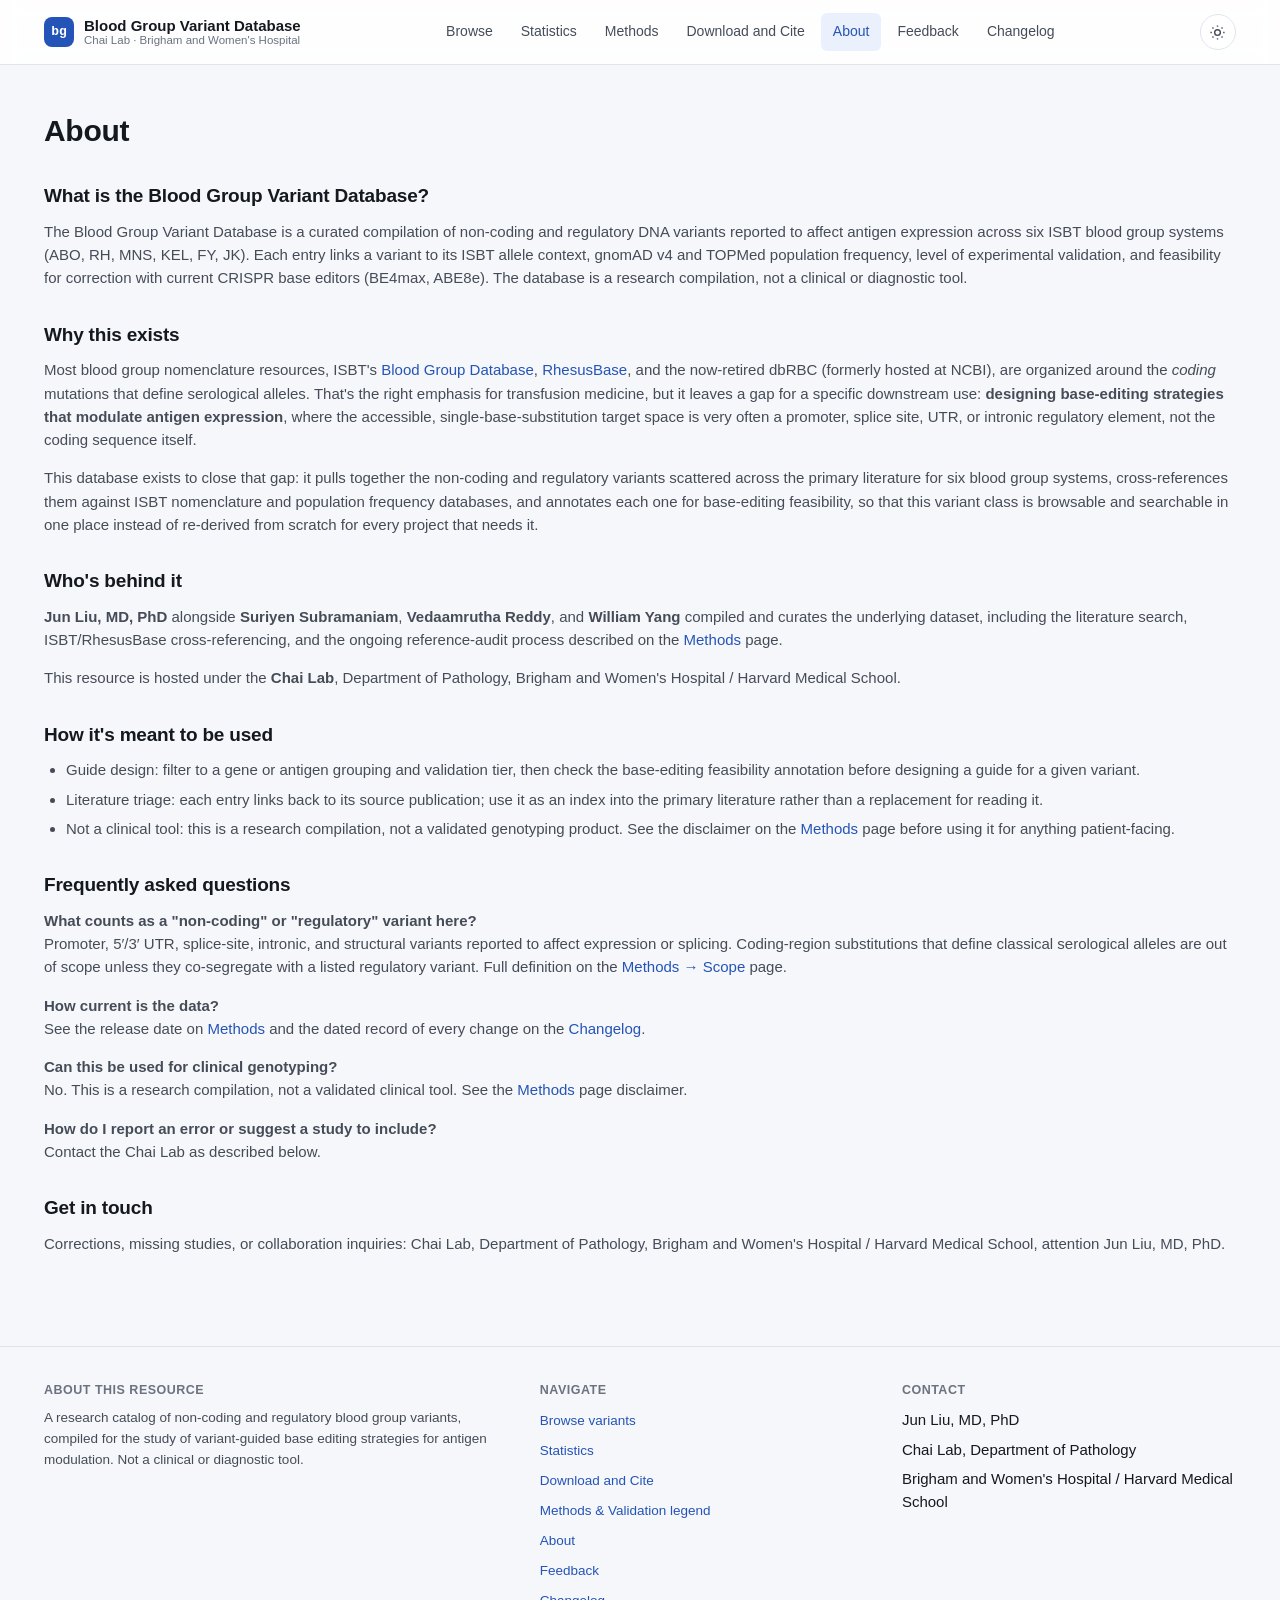
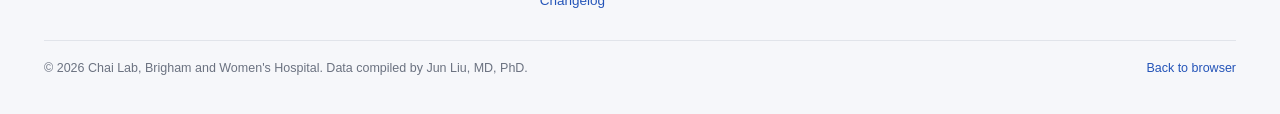
==== commit ece6c217: "Feedback page added" ====
--- a/about.html
+++ b/about.html
@@ -21,6 +21,7 @@
       <a href="methods.html">Methods</a>
       <a href="download-cite.html">Download and Cite</a>
       <a href="about.html" aria-current="page">About</a>
+      <a href="feedback.html">Feedback</a>
       <a href="changelog.html">Changelog</a>
     </div>
     <div class="nav-right">
@@ -39,22 +40,22 @@
     </div>
 
     <section>
-      <h2>What Is the Blood Group Variant Database?</h2>
+      <h2>What is the Blood Group Variant Database?</h2>
       <div class="prose">
-        <p>The Blood Group Variant Database is a curated compilation of non-coding and regulatory DNA variants reported to affect antigen expression in the Rh blood group system (ISBT 004; genes RHD and RHCE). Each entry links a variant to its ISBT allele context, gnomAD v4 and TOPMed population frequency, level of experimental validation, and feasibility for correction with current CRISPR base editors (BE4max, ABE8e). The database is a research compilation, not a clinical or diagnostic tool.</p>
+        <p>The Blood Group Variant Database is a curated compilation of non-coding and regulatory DNA variants reported to affect antigen expression across six ISBT blood group systems (ABO, RH, MNS, KEL, FY, JK). Each entry links a variant to its ISBT allele context, gnomAD v4 and TOPMed population frequency, level of experimental validation, and feasibility for correction with current CRISPR base editors (BE4max, ABE8e). The database is a research compilation, not a clinical or diagnostic tool.</p>
       </div>
     </section>
 
     <section>
-      <h2>Why This Exists</h2>
+      <h2>Why this exists</h2>
       <div class="prose">
         <p>Most blood group nomenclature resources, ISBT's <a href="https://blooddatabase.isbtweb.org/" target="_blank" rel="noopener">Blood Group Database</a>, <a href="http://www.rhesusbase.info" target="_blank" rel="noopener">RhesusBase</a>, and the now-retired dbRBC (formerly hosted at NCBI), are organized around the <em>coding</em> mutations that define serological alleles. That's the right emphasis for transfusion medicine, but it leaves a gap for a specific downstream use: <strong>designing base-editing strategies that modulate antigen expression</strong>, where the accessible, single-base-substitution target space is very often a promoter, splice site, UTR, or intronic regulatory element, not the coding sequence itself.</p>
-        <p>This database exists to close that gap: it pulls together the non-coding and regulatory variants scattered across the primary literature for the Rh blood group system, cross-references them against ISBT nomenclature and population frequency databases, and annotates each one for base-editing feasibility, so that this variant class is browsable and searchable in one place instead of re-derived from scratch for every project that needs it.</p>
+        <p>This database exists to close that gap: it pulls together the non-coding and regulatory variants scattered across the primary literature for six blood group systems, cross-references them against ISBT nomenclature and population frequency databases, and annotates each one for base-editing feasibility, so that this variant class is browsable and searchable in one place instead of re-derived from scratch for every project that needs it.</p>
       </div>
     </section>
 
     <section>
-      <h2>Who's Behind It</h2>
+      <h2>Who's behind it</h2>
       <div class="prose">
         <p><strong>Jun Liu, MD, PhD</strong> alongside <strong>Suriyen Subramaniam</strong>, <strong>Vedaamrutha Reddy</strong>, and <strong>William Yang</strong> compiled and curates the underlying dataset, including the literature search, ISBT/RhesusBase cross-referencing, and the ongoing reference-audit process described on the <a href="methods.html">Methods</a> page.</p>
         <p>This resource is hosted under the <strong>Chai Lab</strong>, Department of Pathology, Brigham and Women's Hospital / Harvard Medical School.</p>
@@ -62,10 +63,10 @@
     </section>
 
     <section>
-      <h2>How It's Meant to Be Used</h2>
+      <h2>How it's meant to be used</h2>
       <div class="prose">
         <ul>
-          <li>Guide design: filter to a gene (RHD or RHCE) and validation tier, then check the base-editing feasibility annotation before designing a guide for a given variant.</li>
+          <li>Guide design: filter to a gene or antigen grouping and validation tier, then check the base-editing feasibility annotation before designing a guide for a given variant.</li>
           <li>Literature triage: each entry links back to its source publication; use it as an index into the primary literature rather than a replacement for reading it.</li>
           <li>Not a clinical tool: this is a research compilation, not a validated genotyping product. See the disclaimer on the <a href="methods.html">Methods</a> page before using it for anything patient-facing.</li>
         </ul>
@@ -73,7 +74,7 @@
     </section>
 
     <section>
-      <h2>Frequently Asked Questions</h2>
+      <h2>Frequently asked questions</h2>
       <div class="prose">
         <p><strong>What counts as a "non-coding" or "regulatory" variant here?</strong><br>Promoter, 5&prime;/3&prime; UTR, splice-site, intronic, and structural variants reported to affect expression or splicing. Coding-region substitutions that define classical serological alleles are out of scope unless they co-segregate with a listed regulatory variant. Full definition on the <a href="methods.html#scope">Methods &rarr; Scope</a> page.</p>
         <p><strong>How current is the data?</strong><br>See the release date on <a href="methods.html">Methods</a> and the dated record of every change on the <a href="changelog.html">Changelog</a>.</p>
@@ -83,7 +84,7 @@
     </section>
 
     <section>
-      <h2>Get in Touch</h2>
+      <h2>Get in touch</h2>
       <div class="prose">
         <p>Corrections, missing studies, or collaboration inquiries: Chai Lab, Department of Pathology, Brigham and Women's Hospital / Harvard Medical School, attention Jun Liu, MD, PhD.</p>
       </div>
@@ -95,17 +96,18 @@
   <div class="wrap">
     <div class="footer-grid">
       <div>
-        <h4>About This Resource</h4>
-        <p>A research catalog of non-coding and regulatory variants in the Rh blood group system (RHD and RHCE), compiled for the study of variant-guided base editing strategies for antigen modulation. Not a clinical or diagnostic tool.</p>
+        <h4>About this resource</h4>
+        <p>A research catalog of non-coding and regulatory blood group variants, compiled for the study of variant-guided base editing strategies for antigen modulation. Not a clinical or diagnostic tool.</p>
       </div>
       <div>
         <h4>Navigate</h4>
         <ul>
-          <li><a href="index.html">Browse Variants</a></li>
+          <li><a href="index.html">Browse variants</a></li>
           <li><a href="stats.html">Statistics</a></li>
           <li><a href="download-cite.html">Download and Cite</a></li>
-          <li><a href="methods.html">Methods &amp; Validation Legend</a></li>
+          <li><a href="methods.html">Methods &amp; Validation legend</a></li>
           <li><a href="about.html">About</a></li>
+          <li><a href="feedback.html">Feedback</a></li>
           <li><a href="changelog.html">Changelog</a></li>
         </ul>
       </div>
@@ -120,7 +122,7 @@
     </div>
     <div class="footer-bottom">
       <span>&copy; <span id="site-year"></span> Chai Lab, Brigham and Women's Hospital. Data compiled by Jun Liu, MD, PhD.</span>
-      <span><a href="index.html">Back to Browser</a></span>
+      <span><a href="index.html">Back to browser</a></span>
     </div>
   </div>
 </footer>
--- a/assets/style.css
+++ b/assets/style.css
@@ -29,7 +29,6 @@
   --tier-good: #1b7a4d;
   --tier-good-bg: #eaf7f0;
   --tier-mid: #c17817;
-  --tier-mid-text: #9a5b00; /* darker amber so small badge text reaches 4.5:1 on its tint */
   --tier-mid-bg: #fbf2df;
   --tier-low: #5f5a8a;
   --tier-low-bg: #eef0f3;
@@ -62,7 +61,6 @@
   --tier-good: #57c98c;
   --tier-good-bg: #10251b;
   --tier-mid: #e8b64a;
-  --tier-mid-text: #e8b64a;
   --tier-mid-bg: #2a2110;
   --tier-low: #a89ee0;
   --tier-low-bg: #1c1f25;
@@ -113,7 +111,7 @@
   border-bottom: 1px solid var(--border);
 }
 .site-nav .wrap { display: flex; align-items: center; justify-content: space-between; gap: 20px; width: 100%; height: var(--nav-h); }
-.brand { display: flex; align-items: center; gap: 10px; min-height: 40px; color: var(--ink); font-weight: 650; font-size: 15px; }
+.brand { display: flex; align-items: center; gap: 10px; color: var(--ink); font-weight: 650; font-size: 15px; }
 .brand:hover { text-decoration: none; }
 .brand-mark {
   width: 30px; height: 30px; border-radius: 8px;
@@ -155,7 +153,7 @@
 
 /* narrower screens: the page tabs become a row of buttons under the title.
    The bar stops being sticky here, since the extra row would cover too much of the page. */
-@media (max-width: 1040px) {
+@media (max-width: 1120px) {
   .site-nav { position: static; }
   html { scroll-padding-top: 16px; }
   .site-nav .wrap { flex-wrap: wrap; height: auto; padding-top: 10px; padding-bottom: 12px; row-gap: 10px; }
@@ -280,7 +278,6 @@
   font-size: 12.5px; color: var(--muted); cursor: pointer;
 }
 .ms-panel-clear:hover { color: var(--ink); }
-.ms-panel-clear[hidden] { display: none; }
 .filter-clear {
   font-size: 13px; color: var(--muted); background: none; border: none; cursor: pointer; padding: 6px 4px;
 }
@@ -288,56 +285,52 @@
 .result-count { font-size: 13px; color: var(--muted); margin-left: auto; white-space: nowrap; }
 
 /* ---------- table ---------- */
-/* the whole result set scrolls inside the table; headers stay pinned.
-   Compact type and automatic column sizing: every cell wraps, nothing is clipped.
-   overflow-x is auto as a safety net so a narrow box scrolls instead of cutting text. */
-.table-scroll { overflow-x: auto; overflow-y: auto; max-height: min(640px, 70vh); }
-table.variant-table { width: 100%; border-collapse: collapse; font-size: 12px; line-height: 1.45; table-layout: auto; }
-/* width hints only; the browser grows a column before it lets text overflow */
-.variant-table th:nth-child(1) { width: 13%; } /* Variant */
-.variant-table th:nth-child(2) { width: 19%; } /* HGVS */
-.variant-table th:nth-child(3) { width: 20%; } /* Phenotype */
+/* the whole result set scrolls inside the table; headers stay pinned */
+.table-scroll { overflow-x: hidden; overflow-y: auto; max-height: min(640px, 70vh); }
+/* fixed column shares so the table always fits the box width (vertical scroll only) */
+table.variant-table { width: 100%; border-collapse: collapse; font-size: 13.5px; table-layout: fixed; }
+.variant-table th:nth-child(1) { width: 14%; } /* Variant */
+.variant-table th:nth-child(2) { width: 20%; } /* HGVS */
+.variant-table th:nth-child(3) { width: 18%; } /* Phenotype */
 .variant-table th:nth-child(4) { width: 11%; } /* Category */
-.variant-table th:nth-child(5) { width: 12%; }  /* gnomAD AF */
-.variant-table th:nth-child(6) { width: 15%; } /* Validation */
-.variant-table th:nth-child(7) { width: 10%; } /* Audit */
-/* phones: drop the gnomAD AF column (still shown in the row's detail drawer);
-   the compact table keeps readable column widths and scrolls sideways inside its box */
+.variant-table th:nth-child(5) { width: 9%; }  /* gnomAD AF */
+.variant-table th:nth-child(6) { width: 16%; } /* Validation */
+.variant-table th:nth-child(7) { width: 12%; } /* Audit */
+/* phones: drop the gnomAD AF column (still shown in the row's detail drawer),
+   and let the table keep readable column widths, scrolling sideways instead */
 @media (max-width: 640px) {
   .variant-table th:nth-child(5), .variant-table td:nth-child(5) { display: none; }
-  table.variant-table { min-width: 620px; }
+  .variant-table .cell-trunc { white-space: normal; overflow: visible; } /* phenotype wraps instead of "…" */
+  .table-scroll { overflow-x: auto; }
+  table.variant-table { min-width: 720px; }
 }
 .variant-table thead th {
   position: sticky; top: 0; background: var(--surface); z-index: 1;
-  text-align: left; font-size: 11px; text-transform: uppercase; letter-spacing: 0.03em;
-  color: var(--muted); font-weight: 600; padding: 8px 10px; border-bottom: 1px solid var(--border);
-  vertical-align: bottom; line-height: 1.3;
+  text-align: left; font-size: 11.5px; text-transform: uppercase; letter-spacing: 0.04em;
+  color: var(--muted); font-weight: 600; padding: 10px 14px; border-bottom: 1px solid var(--border);
 }
 .variant-table thead th button {
   background: none; border: none; color: inherit; font: inherit; text-transform: inherit;
   letter-spacing: inherit; cursor: pointer; padding: 0; display: flex; align-items: center; gap: 4px;
-  text-align: left; white-space: normal; min-height: 24px;
 }
 .variant-table tbody tr { border-bottom: 1px solid var(--border); cursor: pointer; }
 .variant-table tbody tr:hover { background: var(--code-bg); }
-.variant-table td { padding: 7px 10px; vertical-align: top; overflow-wrap: anywhere; }
+.variant-table td { padding: 10px 14px; vertical-align: top; overflow-wrap: anywhere; }
 .variant-table .badge { white-space: normal; }
-.variant-table td.mono { font-family: var(--font-mono); font-size: 12px; }
+.variant-table td.mono { font-family: var(--font-mono); font-size: 13px; }
 .cell-id { color: var(--muted); font-size: 12px; }
-.cell-primary { font-weight: 600; white-space: nowrap; }
-.cell-sub { color: var(--muted); font-size: 11px; margin-top: 2px; }
-/* legacy hook: phenotype cells now wrap instead of truncating */
-.cell-trunc { overflow: visible; text-overflow: clip; white-space: normal; }
+.cell-primary { font-weight: 600; }
+.cell-sub { color: var(--muted); font-size: 12px; margin-top: 2px; }
+.cell-trunc { overflow: hidden; text-overflow: ellipsis; white-space: nowrap; }
 
 .badge {
   display: inline-flex; align-items: center; font-size: 11.5px; font-weight: 600;
   padding: 2px 8px; border-radius: 999px; white-space: nowrap; line-height: 1.6;
 }
 /* a variant with two validation tiers shows both badges */
-.variant-table .badge { font-size: 11px; padding: 1px 7px; line-height: 1.5; }
 .badge-stack { display: inline-flex; flex-wrap: wrap; gap: 4px; vertical-align: middle; }
 .badge-good { color: var(--tier-good); background: var(--tier-good-bg); }
-.badge-mid { color: var(--tier-mid-text); background: var(--tier-mid-bg); }
+.badge-mid { color: var(--tier-mid); background: var(--tier-mid-bg); }
 .badge-low { color: var(--tier-low); background: var(--tier-low-bg); }
 .badge-flag { color: var(--tier-flag); background: var(--tier-flag-bg); }
 
@@ -355,15 +348,14 @@
 .drawer {
   position: fixed; top: 0; right: 0; height: 100%; width: min(560px, 100%);
   background: var(--surface); border-left: 1px solid var(--border); z-index: 61;
-  transform: translateX(100%); visibility: hidden;
-  transition: transform .2s cubic-bezier(.16,1,.3,1), visibility 0s linear .2s;
+  transform: translateX(100%); transition: transform .2s cubic-bezier(.16,1,.3,1);
   display: flex; flex-direction: column; box-shadow: var(--shadow-md);
 }
-.drawer.is-open { transform: translateX(0); visibility: visible; transition: transform .2s cubic-bezier(.16,1,.3,1), visibility 0s; }
+.drawer.is-open { transform: translateX(0); }
 .drawer-head { padding: 18px 20px; border-bottom: 1px solid var(--border); display: flex; align-items: flex-start; justify-content: space-between; gap: 12px; }
 .drawer-head h3 { font-family: var(--font-mono); font-size: 17px; margin: 0; }
 .drawer-head .sub { font-size: 13px; color: var(--muted); margin-top: 4px; }
-.drawer-close { border: 1px solid var(--border); background: var(--surface); border-radius: var(--radius-sm); width: 40px; height: 40px; display: flex; align-items: center; justify-content: center; cursor: pointer; flex: none; }
+.drawer-close { border: 1px solid var(--border); background: var(--surface); border-radius: var(--radius-sm); width: 32px; height: 32px; display: flex; align-items: center; justify-content: center; cursor: pointer; flex: none; }
 .drawer-close:hover { background: var(--code-bg); }
 .drawer-body { padding: 18px 20px; overflow-y: auto; flex: 1; }
 
@@ -390,6 +382,30 @@
 .content-page .prose ul, .content-page .prose ol { color: var(--ink-soft); padding-left: 22px; margin: 0 0 1em; }
 .content-page .prose li { margin-bottom: 6px; }
 
+/* ---------- feedback form ---------- */
+.feedback-form { margin-top: 18px; }
+.form-grid { display: grid; grid-template-columns: 1fr 1fr; gap: 16px 20px; }
+.form-field { display: flex; flex-direction: column; gap: 6px; min-width: 0; }
+.form-field-wide { grid-column: 1 / -1; }
+.form-field label { font-size: 13.5px; font-weight: 600; color: var(--ink); }
+.form-field input, .form-field select, .form-field textarea {
+  width: 100%; padding: 9px 12px; border-radius: var(--radius-sm);
+  border: 1px solid var(--border-strong); background: var(--paper); color: var(--ink);
+  font-size: 14px; font-family: var(--font-sans);
+}
+.form-field textarea { resize: vertical; min-height: 150px; line-height: 1.5; }
+.form-field input::placeholder, .form-field textarea::placeholder { color: var(--muted); }
+.req { color: var(--tier-flag); }
+.form-actions { display: flex; align-items: center; gap: 14px; margin-top: 20px; }
+.form-actions .btn:disabled { opacity: .6; cursor: default; }
+.form-hint { font-size: 12.5px; color: var(--muted); }
+.form-status { margin-top: 14px; font-size: 14px; }
+.form-status:empty { display: none; }
+.form-status.is-ok { color: var(--tier-good); }
+.form-status.is-error { color: var(--tier-flag); }
+.form-note { font-size: 12.5px; color: var(--muted); margin-top: 12px; }
+@media (max-width: 640px) { .form-grid { grid-template-columns: 1fr; } }
+
 .card {
   border: 1px solid var(--border); border-radius: var(--radius); background: var(--surface);
   padding: 20px; box-shadow: var(--shadow-sm);
@@ -438,8 +454,8 @@
 .chart-card h3 { font-size: 14.5px; margin-bottom: 2px; }
 .chart-card .chart-sub { font-size: 12.5px; color: var(--muted); margin-bottom: 16px; }
 .bar-rows { display: flex; flex-direction: column; gap: 10px; }
-.bar-row { display: grid; grid-template-columns: 172px 1fr 44px; align-items: center; gap: 10px; font-size: 13px; }
-.bar-row .bar-label { color: var(--ink-soft); text-align: right; }
+.bar-row { display: grid; grid-template-columns: 132px 1fr 44px; align-items: center; gap: 10px; font-size: 13px; }
+.bar-row .bar-label { color: var(--ink-soft); text-align: right; white-space: nowrap; overflow: hidden; text-overflow: ellipsis; }
 .bar-row .bar-track { position: relative; height: 16px; background: var(--code-bg); border-radius: 4px; overflow: hidden; }
 .bar-row .bar-fill { position: absolute; inset: 0 auto 0 0; border-radius: 4px; background: var(--accent); min-width: 3px; }
 .bar-row .bar-fill.tier-good { background: var(--tier-good); }
@@ -462,64 +478,6 @@
 
 .visually-hidden { position: absolute; width: 1px; height: 1px; overflow: hidden; clip: rect(0 0 0 0); white-space: nowrap; }
 
-/* ---------- homepage quick navigation (below the hero) ---------- */
-/* declared after .section, and doubled in specificity, so the tight padding always wins */
-.section.quick-nav-section { padding: 20px 0 4px; }
-.section.quick-nav-section + .section { padding-top: 28px; }
-.quick-nav { display: grid; grid-template-columns: repeat(3, minmax(0, 1fr)); gap: 10px; }
-.quick-link {
-  display: flex; flex-direction: column; justify-content: center; gap: 2px;
-  min-height: 56px; padding: 10px 14px;
-  border: 1px solid var(--border); border-radius: var(--radius-sm); background: var(--surface);
-  color: var(--ink); text-decoration: none;
-  transition: border-color .12s ease;
-}
-.quick-link:hover, .quick-link:focus-visible { border-color: var(--accent); text-decoration: none; }
-.quick-link:hover .quick-title, .quick-link:focus-visible .quick-title { color: var(--accent); }
-.quick-title { font-size: 14px; font-weight: 600; color: var(--ink); line-height: 1.3; }
-.quick-sub { font-size: 12.5px; color: var(--muted); line-height: 1.4; }
-@media (max-width: 760px) { .quick-nav { grid-template-columns: repeat(2, minmax(0, 1fr)); } }
-@media (max-width: 340px) { .quick-nav { grid-template-columns: 1fr; } }
-
-/* ---------- phones and small tablets: tap targets and containment ---------- */
-@media (max-width: 768px) {
-  .nav-links a { min-height: 40px; display: inline-flex; align-items: center; }
-  .theme-toggle { width: 40px; height: 40px; }
-  .btn { min-height: 40px; }
-  .copy-btn { min-height: 40px; }
-  .search-box input { min-height: 40px; font-size: 16px; } /* 16px stops iOS zoom-on-focus */
-  select { min-height: 40px; }
-  .ms-btn { min-height: 40px; }
-  .filter-clear { min-height: 40px; padding: 8px 8px; }
-  .drawer-close { width: 40px; height: 40px; }
-  .ms-panel-clear { min-height: 40px; }
-  .drawer-head { padding: 14px 16px; }
-  .drawer-body { padding: 16px; }
-  .field-row { grid-template-columns: 104px 1fr; }
-  .code-block, .cite-box { max-width: 100%; overflow-x: auto; }
-  .cite-box { overflow-wrap: anywhere; }
-  .link-row a { min-height: 40px; }
-  .system-card { min-height: 44px; }
-  .hero { padding: 36px 0 28px; }
-  .hero .stat-panel { padding: 20px; }
-  .hero .stat-num { font-size: 30px; }
-  .system-table { display: block; overflow-x: auto; max-width: 100%; }
-}
-@media (max-width: 640px) {
-  .wrap { padding: 0 16px; }
-  .filter-row { position: relative; }
-  /* the dropdown spans the filter row so it can never run off the screen edge */
-  .ms { position: static; }
-  .ms-panel { left: 0; right: 0; min-width: 0; max-width: none; max-height: min(420px, 60vh); }
-  .ms-opt { min-height: 40px; white-space: normal; }
-  .result-count { margin-left: 0; width: 100%; }
-  .stat-grid { gap: 14px 12px; }
-  .grid-4 { grid-template-columns: repeat(2, minmax(0, 1fr)); }
-  .chart-card { padding: 16px; }
-  .bar-row .bar-label { white-space: normal; text-align: left; }
-  .footer-bottom { flex-direction: column; }
-}
-
 @media (prefers-reduced-motion: reduce) {
   * { transition: none !important; animation: none !important; }
 }
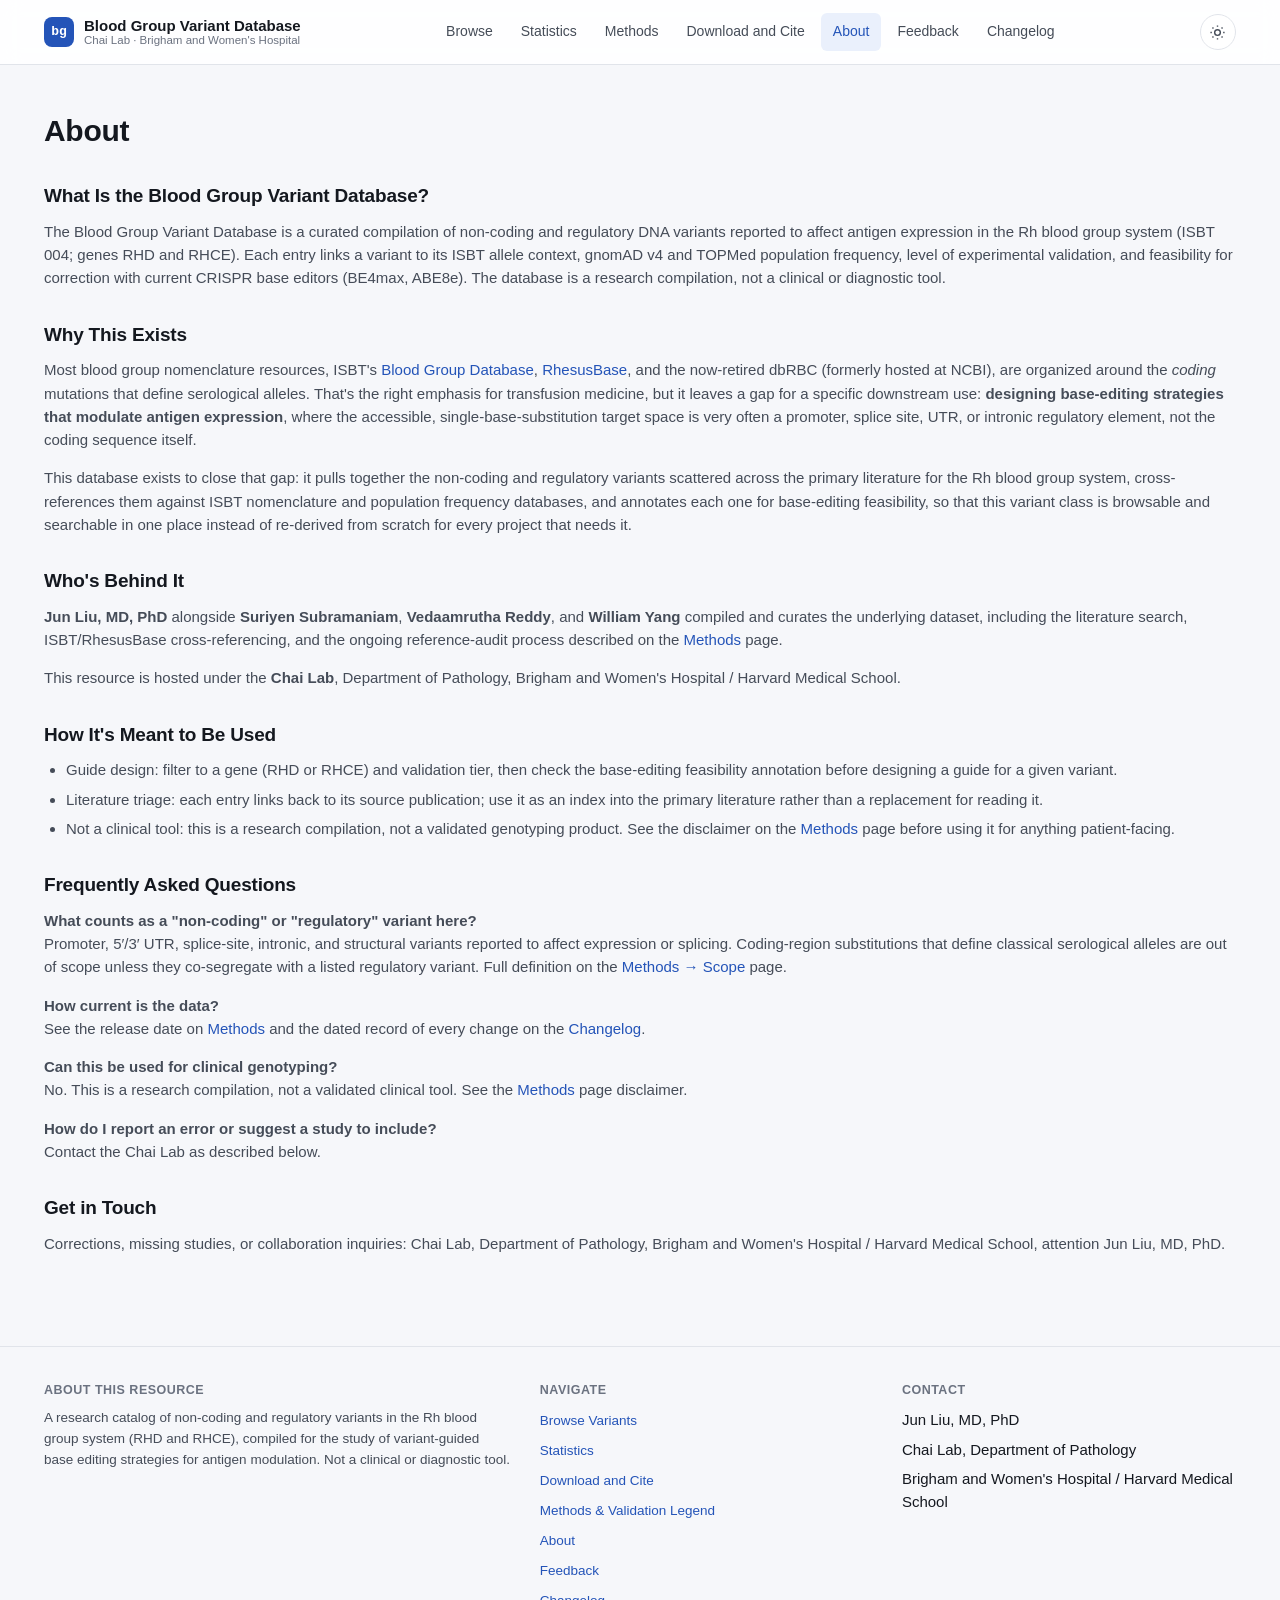
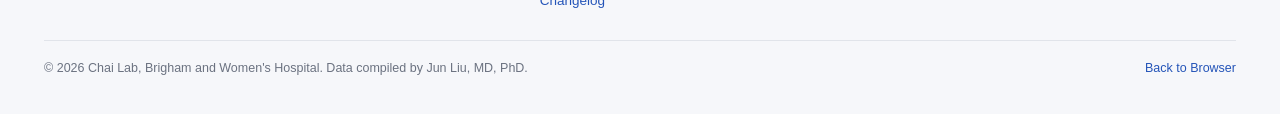
==== commit a04b53fc: "Merge origin/main (Feedback page) into presenter-feedback branch Kept both sides in assets/app.js (h" ====
--- a/about.html
+++ b/about.html
@@ -40,22 +40,22 @@
     </div>
 
     <section>
-      <h2>What is the Blood Group Variant Database?</h2>
+      <h2>What Is the Blood Group Variant Database?</h2>
       <div class="prose">
-        <p>The Blood Group Variant Database is a curated compilation of non-coding and regulatory DNA variants reported to affect antigen expression across six ISBT blood group systems (ABO, RH, MNS, KEL, FY, JK). Each entry links a variant to its ISBT allele context, gnomAD v4 and TOPMed population frequency, level of experimental validation, and feasibility for correction with current CRISPR base editors (BE4max, ABE8e). The database is a research compilation, not a clinical or diagnostic tool.</p>
+        <p>The Blood Group Variant Database is a curated compilation of non-coding and regulatory DNA variants reported to affect antigen expression in the Rh blood group system (ISBT 004; genes RHD and RHCE). Each entry links a variant to its ISBT allele context, gnomAD v4 and TOPMed population frequency, level of experimental validation, and feasibility for correction with current CRISPR base editors (BE4max, ABE8e). The database is a research compilation, not a clinical or diagnostic tool.</p>
       </div>
     </section>
 
     <section>
-      <h2>Why this exists</h2>
+      <h2>Why This Exists</h2>
       <div class="prose">
         <p>Most blood group nomenclature resources, ISBT's <a href="https://blooddatabase.isbtweb.org/" target="_blank" rel="noopener">Blood Group Database</a>, <a href="http://www.rhesusbase.info" target="_blank" rel="noopener">RhesusBase</a>, and the now-retired dbRBC (formerly hosted at NCBI), are organized around the <em>coding</em> mutations that define serological alleles. That's the right emphasis for transfusion medicine, but it leaves a gap for a specific downstream use: <strong>designing base-editing strategies that modulate antigen expression</strong>, where the accessible, single-base-substitution target space is very often a promoter, splice site, UTR, or intronic regulatory element, not the coding sequence itself.</p>
-        <p>This database exists to close that gap: it pulls together the non-coding and regulatory variants scattered across the primary literature for six blood group systems, cross-references them against ISBT nomenclature and population frequency databases, and annotates each one for base-editing feasibility, so that this variant class is browsable and searchable in one place instead of re-derived from scratch for every project that needs it.</p>
+        <p>This database exists to close that gap: it pulls together the non-coding and regulatory variants scattered across the primary literature for the Rh blood group system, cross-references them against ISBT nomenclature and population frequency databases, and annotates each one for base-editing feasibility, so that this variant class is browsable and searchable in one place instead of re-derived from scratch for every project that needs it.</p>
       </div>
     </section>
 
     <section>
-      <h2>Who's behind it</h2>
+      <h2>Who's Behind It</h2>
       <div class="prose">
         <p><strong>Jun Liu, MD, PhD</strong> alongside <strong>Suriyen Subramaniam</strong>, <strong>Vedaamrutha Reddy</strong>, and <strong>William Yang</strong> compiled and curates the underlying dataset, including the literature search, ISBT/RhesusBase cross-referencing, and the ongoing reference-audit process described on the <a href="methods.html">Methods</a> page.</p>
         <p>This resource is hosted under the <strong>Chai Lab</strong>, Department of Pathology, Brigham and Women's Hospital / Harvard Medical School.</p>
@@ -63,10 +63,10 @@
     </section>
 
     <section>
-      <h2>How it's meant to be used</h2>
+      <h2>How It's Meant to Be Used</h2>
       <div class="prose">
         <ul>
-          <li>Guide design: filter to a gene or antigen grouping and validation tier, then check the base-editing feasibility annotation before designing a guide for a given variant.</li>
+          <li>Guide design: filter to a gene (RHD or RHCE) and validation tier, then check the base-editing feasibility annotation before designing a guide for a given variant.</li>
           <li>Literature triage: each entry links back to its source publication; use it as an index into the primary literature rather than a replacement for reading it.</li>
           <li>Not a clinical tool: this is a research compilation, not a validated genotyping product. See the disclaimer on the <a href="methods.html">Methods</a> page before using it for anything patient-facing.</li>
         </ul>
@@ -74,7 +74,7 @@
     </section>
 
     <section>
-      <h2>Frequently asked questions</h2>
+      <h2>Frequently Asked Questions</h2>
       <div class="prose">
         <p><strong>What counts as a "non-coding" or "regulatory" variant here?</strong><br>Promoter, 5&prime;/3&prime; UTR, splice-site, intronic, and structural variants reported to affect expression or splicing. Coding-region substitutions that define classical serological alleles are out of scope unless they co-segregate with a listed regulatory variant. Full definition on the <a href="methods.html#scope">Methods &rarr; Scope</a> page.</p>
         <p><strong>How current is the data?</strong><br>See the release date on <a href="methods.html">Methods</a> and the dated record of every change on the <a href="changelog.html">Changelog</a>.</p>
@@ -84,7 +84,7 @@
     </section>
 
     <section>
-      <h2>Get in touch</h2>
+      <h2>Get in Touch</h2>
       <div class="prose">
         <p>Corrections, missing studies, or collaboration inquiries: Chai Lab, Department of Pathology, Brigham and Women's Hospital / Harvard Medical School, attention Jun Liu, MD, PhD.</p>
       </div>
@@ -96,16 +96,16 @@
   <div class="wrap">
     <div class="footer-grid">
       <div>
-        <h4>About this resource</h4>
-        <p>A research catalog of non-coding and regulatory blood group variants, compiled for the study of variant-guided base editing strategies for antigen modulation. Not a clinical or diagnostic tool.</p>
+        <h4>About This Resource</h4>
+        <p>A research catalog of non-coding and regulatory variants in the Rh blood group system (RHD and RHCE), compiled for the study of variant-guided base editing strategies for antigen modulation. Not a clinical or diagnostic tool.</p>
       </div>
       <div>
         <h4>Navigate</h4>
         <ul>
-          <li><a href="index.html">Browse variants</a></li>
+          <li><a href="index.html">Browse Variants</a></li>
           <li><a href="stats.html">Statistics</a></li>
           <li><a href="download-cite.html">Download and Cite</a></li>
-          <li><a href="methods.html">Methods &amp; Validation legend</a></li>
+          <li><a href="methods.html">Methods &amp; Validation Legend</a></li>
           <li><a href="about.html">About</a></li>
           <li><a href="feedback.html">Feedback</a></li>
           <li><a href="changelog.html">Changelog</a></li>
@@ -122,7 +122,7 @@
     </div>
     <div class="footer-bottom">
       <span>&copy; <span id="site-year"></span> Chai Lab, Brigham and Women's Hospital. Data compiled by Jun Liu, MD, PhD.</span>
-      <span><a href="index.html">Back to browser</a></span>
+      <span><a href="index.html">Back to Browser</a></span>
     </div>
   </div>
 </footer>
--- a/assets/style.css
+++ b/assets/style.css
@@ -29,6 +29,7 @@
   --tier-good: #1b7a4d;
   --tier-good-bg: #eaf7f0;
   --tier-mid: #c17817;
+  --tier-mid-text: #9a5b00; /* darker amber so small badge text reaches 4.5:1 on its tint */
   --tier-mid-bg: #fbf2df;
   --tier-low: #5f5a8a;
   --tier-low-bg: #eef0f3;
@@ -61,6 +62,7 @@
   --tier-good: #57c98c;
   --tier-good-bg: #10251b;
   --tier-mid: #e8b64a;
+  --tier-mid-text: #e8b64a;
   --tier-mid-bg: #2a2110;
   --tier-low: #a89ee0;
   --tier-low-bg: #1c1f25;
@@ -111,7 +113,7 @@
   border-bottom: 1px solid var(--border);
 }
 .site-nav .wrap { display: flex; align-items: center; justify-content: space-between; gap: 20px; width: 100%; height: var(--nav-h); }
-.brand { display: flex; align-items: center; gap: 10px; color: var(--ink); font-weight: 650; font-size: 15px; }
+.brand { display: flex; align-items: center; gap: 10px; min-height: 40px; color: var(--ink); font-weight: 650; font-size: 15px; }
 .brand:hover { text-decoration: none; }
 .brand-mark {
   width: 30px; height: 30px; border-radius: 8px;
@@ -278,6 +280,7 @@
   font-size: 12.5px; color: var(--muted); cursor: pointer;
 }
 .ms-panel-clear:hover { color: var(--ink); }
+.ms-panel-clear[hidden] { display: none; }
 .filter-clear {
   font-size: 13px; color: var(--muted); background: none; border: none; cursor: pointer; padding: 6px 4px;
 }
@@ -285,52 +288,56 @@
 .result-count { font-size: 13px; color: var(--muted); margin-left: auto; white-space: nowrap; }
 
 /* ---------- table ---------- */
-/* the whole result set scrolls inside the table; headers stay pinned */
-.table-scroll { overflow-x: hidden; overflow-y: auto; max-height: min(640px, 70vh); }
-/* fixed column shares so the table always fits the box width (vertical scroll only) */
-table.variant-table { width: 100%; border-collapse: collapse; font-size: 13.5px; table-layout: fixed; }
-.variant-table th:nth-child(1) { width: 14%; } /* Variant */
-.variant-table th:nth-child(2) { width: 20%; } /* HGVS */
-.variant-table th:nth-child(3) { width: 18%; } /* Phenotype */
+/* the whole result set scrolls inside the table; headers stay pinned.
+   Compact type and automatic column sizing: every cell wraps, nothing is clipped.
+   overflow-x is auto as a safety net so a narrow box scrolls instead of cutting text. */
+.table-scroll { overflow-x: auto; overflow-y: auto; max-height: min(640px, 70vh); }
+table.variant-table { width: 100%; border-collapse: collapse; font-size: 12px; line-height: 1.45; table-layout: auto; }
+/* width hints only; the browser grows a column before it lets text overflow */
+.variant-table th:nth-child(1) { width: 13%; } /* Variant */
+.variant-table th:nth-child(2) { width: 19%; } /* HGVS */
+.variant-table th:nth-child(3) { width: 20%; } /* Phenotype */
 .variant-table th:nth-child(4) { width: 11%; } /* Category */
-.variant-table th:nth-child(5) { width: 9%; }  /* gnomAD AF */
-.variant-table th:nth-child(6) { width: 16%; } /* Validation */
-.variant-table th:nth-child(7) { width: 12%; } /* Audit */
-/* phones: drop the gnomAD AF column (still shown in the row's detail drawer),
-   and let the table keep readable column widths, scrolling sideways instead */
+.variant-table th:nth-child(5) { width: 12%; }  /* gnomAD AF */
+.variant-table th:nth-child(6) { width: 15%; } /* Validation */
+.variant-table th:nth-child(7) { width: 10%; } /* Audit */
+/* phones: drop the gnomAD AF column (still shown in the row's detail drawer);
+   the compact table keeps readable column widths and scrolls sideways inside its box */
 @media (max-width: 640px) {
   .variant-table th:nth-child(5), .variant-table td:nth-child(5) { display: none; }
-  .variant-table .cell-trunc { white-space: normal; overflow: visible; } /* phenotype wraps instead of "…" */
-  .table-scroll { overflow-x: auto; }
-  table.variant-table { min-width: 720px; }
+  table.variant-table { min-width: 620px; }
 }
 .variant-table thead th {
   position: sticky; top: 0; background: var(--surface); z-index: 1;
-  text-align: left; font-size: 11.5px; text-transform: uppercase; letter-spacing: 0.04em;
-  color: var(--muted); font-weight: 600; padding: 10px 14px; border-bottom: 1px solid var(--border);
+  text-align: left; font-size: 11px; text-transform: uppercase; letter-spacing: 0.03em;
+  color: var(--muted); font-weight: 600; padding: 8px 10px; border-bottom: 1px solid var(--border);
+  vertical-align: bottom; line-height: 1.3;
 }
 .variant-table thead th button {
   background: none; border: none; color: inherit; font: inherit; text-transform: inherit;
   letter-spacing: inherit; cursor: pointer; padding: 0; display: flex; align-items: center; gap: 4px;
+  text-align: left; white-space: normal; min-height: 24px;
 }
 .variant-table tbody tr { border-bottom: 1px solid var(--border); cursor: pointer; }
 .variant-table tbody tr:hover { background: var(--code-bg); }
-.variant-table td { padding: 10px 14px; vertical-align: top; overflow-wrap: anywhere; }
+.variant-table td { padding: 7px 10px; vertical-align: top; overflow-wrap: anywhere; }
 .variant-table .badge { white-space: normal; }
-.variant-table td.mono { font-family: var(--font-mono); font-size: 13px; }
+.variant-table td.mono { font-family: var(--font-mono); font-size: 12px; }
 .cell-id { color: var(--muted); font-size: 12px; }
-.cell-primary { font-weight: 600; }
-.cell-sub { color: var(--muted); font-size: 12px; margin-top: 2px; }
-.cell-trunc { overflow: hidden; text-overflow: ellipsis; white-space: nowrap; }
+.cell-primary { font-weight: 600; white-space: nowrap; }
+.cell-sub { color: var(--muted); font-size: 11px; margin-top: 2px; }
+/* legacy hook: phenotype cells now wrap instead of truncating */
+.cell-trunc { overflow: visible; text-overflow: clip; white-space: normal; }
 
 .badge {
   display: inline-flex; align-items: center; font-size: 11.5px; font-weight: 600;
   padding: 2px 8px; border-radius: 999px; white-space: nowrap; line-height: 1.6;
 }
 /* a variant with two validation tiers shows both badges */
+.variant-table .badge { font-size: 11px; padding: 1px 7px; line-height: 1.5; }
 .badge-stack { display: inline-flex; flex-wrap: wrap; gap: 4px; vertical-align: middle; }
 .badge-good { color: var(--tier-good); background: var(--tier-good-bg); }
-.badge-mid { color: var(--tier-mid); background: var(--tier-mid-bg); }
+.badge-mid { color: var(--tier-mid-text); background: var(--tier-mid-bg); }
 .badge-low { color: var(--tier-low); background: var(--tier-low-bg); }
 .badge-flag { color: var(--tier-flag); background: var(--tier-flag-bg); }
 
@@ -348,14 +355,15 @@
 .drawer {
   position: fixed; top: 0; right: 0; height: 100%; width: min(560px, 100%);
   background: var(--surface); border-left: 1px solid var(--border); z-index: 61;
-  transform: translateX(100%); transition: transform .2s cubic-bezier(.16,1,.3,1);
+  transform: translateX(100%); visibility: hidden;
+  transition: transform .2s cubic-bezier(.16,1,.3,1), visibility 0s linear .2s;
   display: flex; flex-direction: column; box-shadow: var(--shadow-md);
 }
-.drawer.is-open { transform: translateX(0); }
+.drawer.is-open { transform: translateX(0); visibility: visible; transition: transform .2s cubic-bezier(.16,1,.3,1), visibility 0s; }
 .drawer-head { padding: 18px 20px; border-bottom: 1px solid var(--border); display: flex; align-items: flex-start; justify-content: space-between; gap: 12px; }
 .drawer-head h3 { font-family: var(--font-mono); font-size: 17px; margin: 0; }
 .drawer-head .sub { font-size: 13px; color: var(--muted); margin-top: 4px; }
-.drawer-close { border: 1px solid var(--border); background: var(--surface); border-radius: var(--radius-sm); width: 32px; height: 32px; display: flex; align-items: center; justify-content: center; cursor: pointer; flex: none; }
+.drawer-close { border: 1px solid var(--border); background: var(--surface); border-radius: var(--radius-sm); width: 40px; height: 40px; display: flex; align-items: center; justify-content: center; cursor: pointer; flex: none; }
 .drawer-close:hover { background: var(--code-bg); }
 .drawer-body { padding: 18px 20px; overflow-y: auto; flex: 1; }
 
@@ -454,8 +462,8 @@
 .chart-card h3 { font-size: 14.5px; margin-bottom: 2px; }
 .chart-card .chart-sub { font-size: 12.5px; color: var(--muted); margin-bottom: 16px; }
 .bar-rows { display: flex; flex-direction: column; gap: 10px; }
-.bar-row { display: grid; grid-template-columns: 132px 1fr 44px; align-items: center; gap: 10px; font-size: 13px; }
-.bar-row .bar-label { color: var(--ink-soft); text-align: right; white-space: nowrap; overflow: hidden; text-overflow: ellipsis; }
+.bar-row { display: grid; grid-template-columns: 172px 1fr 44px; align-items: center; gap: 10px; font-size: 13px; }
+.bar-row .bar-label { color: var(--ink-soft); text-align: right; }
 .bar-row .bar-track { position: relative; height: 16px; background: var(--code-bg); border-radius: 4px; overflow: hidden; }
 .bar-row .bar-fill { position: absolute; inset: 0 auto 0 0; border-radius: 4px; background: var(--accent); min-width: 3px; }
 .bar-row .bar-fill.tier-good { background: var(--tier-good); }
@@ -478,6 +486,64 @@
 
 .visually-hidden { position: absolute; width: 1px; height: 1px; overflow: hidden; clip: rect(0 0 0 0); white-space: nowrap; }
 
+/* ---------- homepage quick navigation (below the hero) ---------- */
+/* declared after .section, and doubled in specificity, so the tight padding always wins */
+.section.quick-nav-section { padding: 20px 0 4px; }
+.section.quick-nav-section + .section { padding-top: 28px; }
+.quick-nav { display: grid; grid-template-columns: repeat(3, minmax(0, 1fr)); gap: 10px; }
+.quick-link {
+  display: flex; flex-direction: column; justify-content: center; gap: 2px;
+  min-height: 56px; padding: 10px 14px;
+  border: 1px solid var(--border); border-radius: var(--radius-sm); background: var(--surface);
+  color: var(--ink); text-decoration: none;
+  transition: border-color .12s ease;
+}
+.quick-link:hover, .quick-link:focus-visible { border-color: var(--accent); text-decoration: none; }
+.quick-link:hover .quick-title, .quick-link:focus-visible .quick-title { color: var(--accent); }
+.quick-title { font-size: 14px; font-weight: 600; color: var(--ink); line-height: 1.3; }
+.quick-sub { font-size: 12.5px; color: var(--muted); line-height: 1.4; }
+@media (max-width: 760px) { .quick-nav { grid-template-columns: repeat(2, minmax(0, 1fr)); } }
+@media (max-width: 340px) { .quick-nav { grid-template-columns: 1fr; } }
+
+/* ---------- phones and small tablets: tap targets and containment ---------- */
+@media (max-width: 768px) {
+  .nav-links a { min-height: 40px; display: inline-flex; align-items: center; }
+  .theme-toggle { width: 40px; height: 40px; }
+  .btn { min-height: 40px; }
+  .copy-btn { min-height: 40px; }
+  .search-box input { min-height: 40px; font-size: 16px; } /* 16px stops iOS zoom-on-focus */
+  select { min-height: 40px; }
+  .ms-btn { min-height: 40px; }
+  .filter-clear { min-height: 40px; padding: 8px 8px; }
+  .drawer-close { width: 40px; height: 40px; }
+  .ms-panel-clear { min-height: 40px; }
+  .drawer-head { padding: 14px 16px; }
+  .drawer-body { padding: 16px; }
+  .field-row { grid-template-columns: 104px 1fr; }
+  .code-block, .cite-box { max-width: 100%; overflow-x: auto; }
+  .cite-box { overflow-wrap: anywhere; }
+  .link-row a { min-height: 40px; }
+  .system-card { min-height: 44px; }
+  .hero { padding: 36px 0 28px; }
+  .hero .stat-panel { padding: 20px; }
+  .hero .stat-num { font-size: 30px; }
+  .system-table { display: block; overflow-x: auto; max-width: 100%; }
+}
+@media (max-width: 640px) {
+  .wrap { padding: 0 16px; }
+  .filter-row { position: relative; }
+  /* the dropdown spans the filter row so it can never run off the screen edge */
+  .ms { position: static; }
+  .ms-panel { left: 0; right: 0; min-width: 0; max-width: none; max-height: min(420px, 60vh); }
+  .ms-opt { min-height: 40px; white-space: normal; }
+  .result-count { margin-left: 0; width: 100%; }
+  .stat-grid { gap: 14px 12px; }
+  .grid-4 { grid-template-columns: repeat(2, minmax(0, 1fr)); }
+  .chart-card { padding: 16px; }
+  .bar-row .bar-label { white-space: normal; text-align: left; }
+  .footer-bottom { flex-direction: column; }
+}
+
 @media (prefers-reduced-motion: reduce) {
   * { transition: none !important; animation: none !important; }
 }
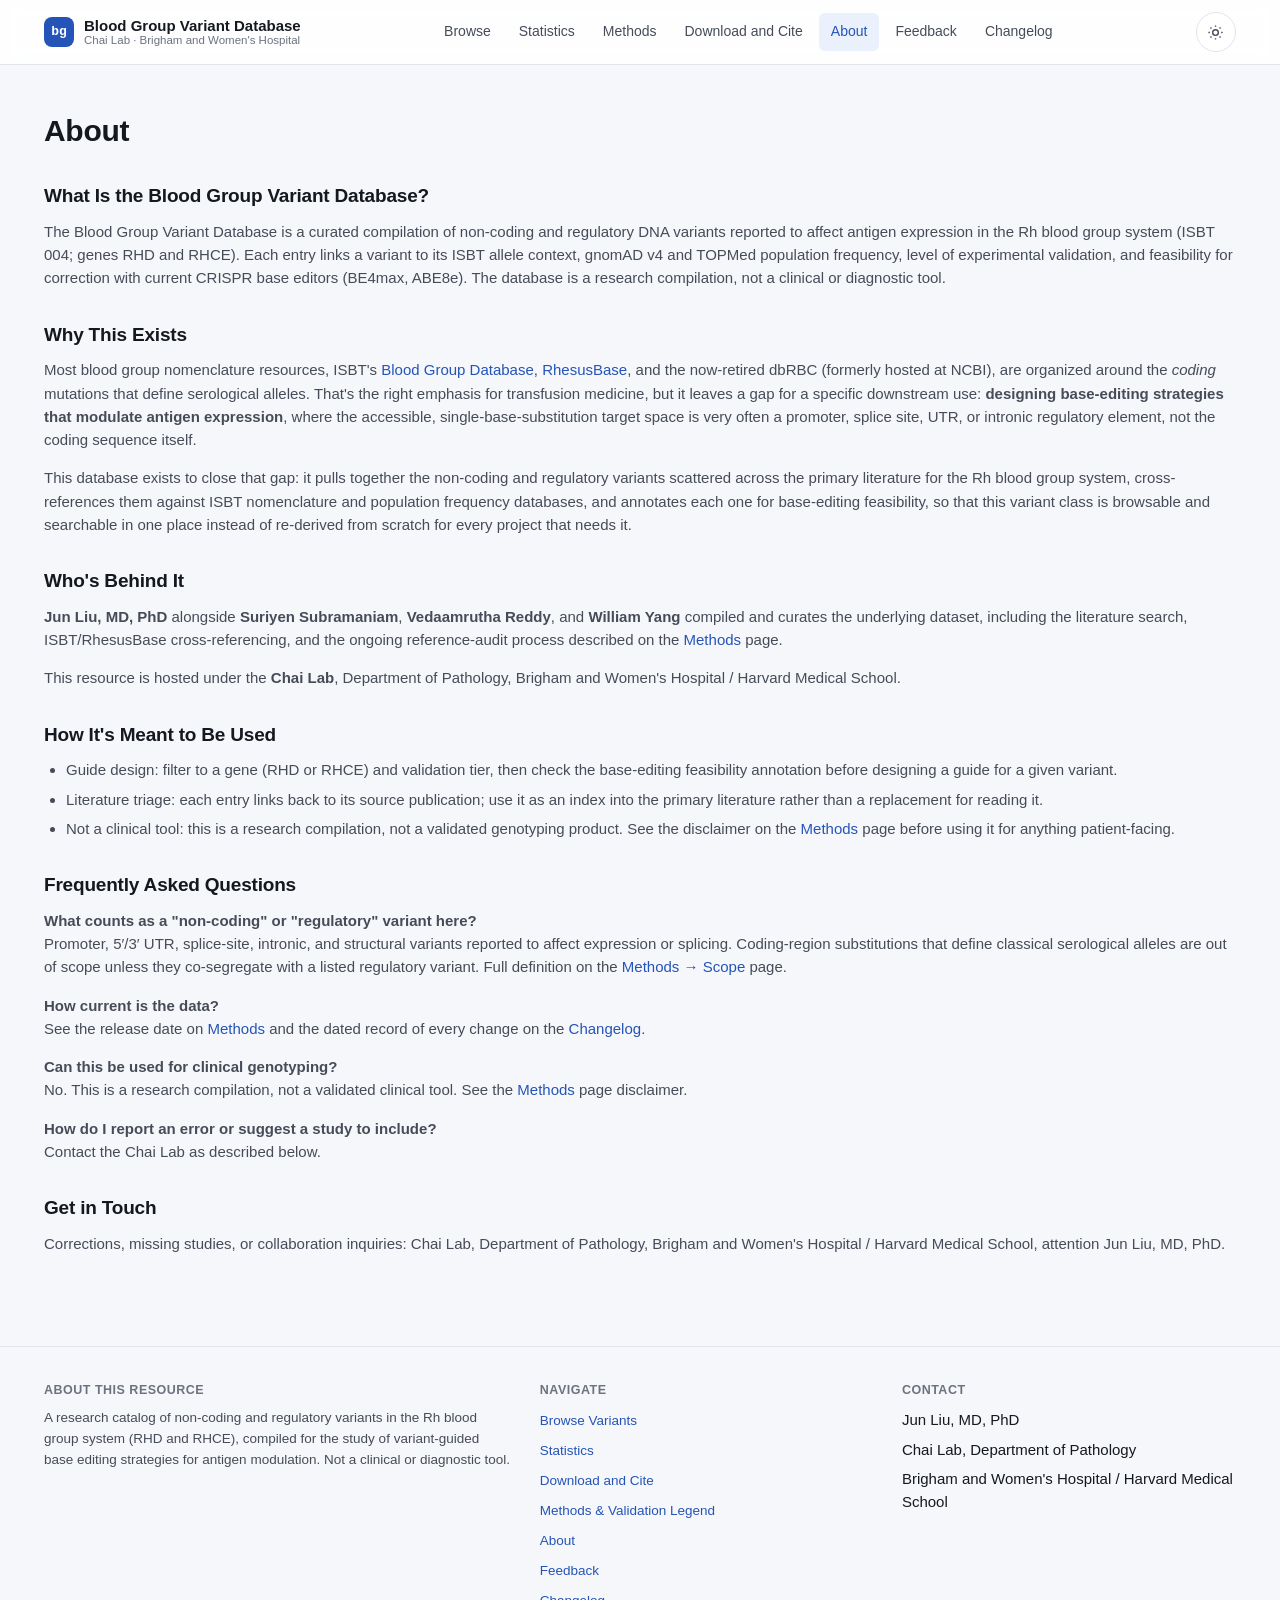
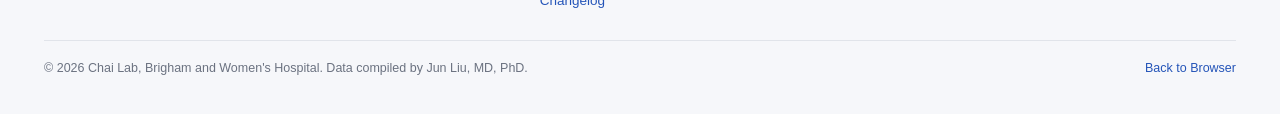
==== commit 98756a6f: "Fix the defects found by the independent release-gate verification - Drawer focus trap now works in " ====
--- a/about.html
+++ b/about.html
@@ -49,7 +49,7 @@
     <section>
       <h2>Why This Exists</h2>
       <div class="prose">
-        <p>Most blood group nomenclature resources, ISBT's <a href="https://blooddatabase.isbtweb.org/" target="_blank" rel="noopener">Blood Group Database</a>, <a href="http://www.rhesusbase.info" target="_blank" rel="noopener">RhesusBase</a>, and the now-retired dbRBC (formerly hosted at NCBI), are organized around the <em>coding</em> mutations that define serological alleles. That's the right emphasis for transfusion medicine, but it leaves a gap for a specific downstream use: <strong>designing base-editing strategies that modulate antigen expression</strong>, where the accessible, single-base-substitution target space is very often a promoter, splice site, UTR, or intronic regulatory element, not the coding sequence itself.</p>
+        <p>Most blood group nomenclature resources, ISBT's <a href="https://blooddatabase.isbtweb.org/" target="_blank" rel="noopener">Blood Group Database</a>, <a href="https://www.rhesusbase.info" target="_blank" rel="noopener">RhesusBase</a>, and the now-retired dbRBC (formerly hosted at NCBI), are organized around the <em>coding</em> mutations that define serological alleles. That's the right emphasis for transfusion medicine, but it leaves a gap for a specific downstream use: <strong>designing base-editing strategies that modulate antigen expression</strong>, where the accessible, single-base-substitution target space is very often a promoter, splice site, UTR, or intronic regulatory element, not the coding sequence itself.</p>
         <p>This database exists to close that gap: it pulls together the non-coding and regulatory variants scattered across the primary literature for the Rh blood group system, cross-references them against ISBT nomenclature and population frequency databases, and annotates each one for base-editing feasibility, so that this variant class is browsable and searchable in one place instead of re-derived from scratch for every project that needs it.</p>
       </div>
     </section>
@@ -96,11 +96,11 @@
   <div class="wrap">
     <div class="footer-grid">
       <div>
-        <h4>About This Resource</h4>
+        <h2>About This Resource</h2>
         <p>A research catalog of non-coding and regulatory variants in the Rh blood group system (RHD and RHCE), compiled for the study of variant-guided base editing strategies for antigen modulation. Not a clinical or diagnostic tool.</p>
       </div>
       <div>
-        <h4>Navigate</h4>
+        <h2>Navigate</h2>
         <ul>
           <li><a href="index.html">Browse Variants</a></li>
           <li><a href="stats.html">Statistics</a></li>
@@ -112,7 +112,7 @@
         </ul>
       </div>
       <div>
-        <h4>Contact</h4>
+        <h2>Contact</h2>
         <ul>
           <li>Jun Liu, MD, PhD</li>
           <li>Chai Lab, Department of Pathology</li>
--- a/assets/style.css
+++ b/assets/style.css
@@ -92,7 +92,7 @@
 
 a { color: var(--accent); text-decoration: none; }
 a:hover { text-decoration: underline; }
-a:focus-visible, button:focus-visible, input:focus-visible, select:focus-visible, [tabindex]:focus-visible {
+a:focus-visible, button:focus-visible, input:focus-visible, select:focus-visible, textarea:focus-visible, [tabindex]:focus-visible {
   outline: 2px solid var(--focus);
   outline-offset: 2px;
 }
@@ -142,7 +142,7 @@
 
 .theme-toggle {
   border: 1px solid var(--border); background: var(--surface); color: var(--ink-soft);
-  width: 36px; height: 36px; border-radius: 999px; cursor: pointer;
+  width: 40px; height: 40px; border-radius: 999px; cursor: pointer;
   display: flex; align-items: center; justify-content: center; flex: none;
 }
 .theme-toggle:hover { border-color: var(--border-strong); color: var(--ink); }
@@ -183,6 +183,7 @@
 .btn {
   display: inline-flex; align-items: center; gap: 8px; white-space: nowrap;
   font-size: 14.5px; font-weight: 600; padding: 10px 16px; border-radius: var(--radius-sm);
+  max-width: 100%;
   border: 1px solid transparent; cursor: pointer;
 }
 .btn:hover { text-decoration: none; }
@@ -216,6 +217,23 @@
 
 /* ---------- system cards ---------- */
 .system-grid { display: grid; grid-template-columns: repeat(4, 1fr); gap: 12px; }
+.system-card, .chart-card, .quick-link { min-width: 0; }
+.field-name { min-width: 170px; flex: none; font-size: 12.5px; }
+/* Reflow for 200% text zoom (WCAG 1.4.10): stop fixed widths forcing sideways scroll. */
+@media (max-width: 400px) {
+  .field-name { min-width: 0; }
+  .legend-row { flex-wrap: wrap; }
+  .btn { width: 100%; justify-content: center; }
+  .form-hint, .form-note { overflow-wrap: anywhere; }
+  .legend-row span { overflow-wrap: anywhere; }
+  .btn { white-space: normal; }
+  .stat-grid { grid-template-columns: 1fr; }
+  .stat-panel { padding: 14px; }
+  .grid-2 > *, .grid-4 > *, .legend-grid > * { min-width: 0; }
+  p, li, dd, .lede { overflow-wrap: anywhere; }
+}
+.code-block, .cite-box { overflow-wrap: anywhere; }
+code { overflow-wrap: anywhere; }
 @media (max-width: 980px) { .system-grid { grid-template-columns: repeat(2, 1fr); } }
 
 .system-card {
@@ -315,8 +333,8 @@
 }
 .variant-table thead th button {
   background: none; border: none; color: inherit; font: inherit; text-transform: inherit;
-  letter-spacing: inherit; cursor: pointer; padding: 0; display: flex; align-items: center; gap: 4px;
-  text-align: left; white-space: normal; min-height: 24px;
+  letter-spacing: inherit; cursor: pointer; padding: 8px 0; min-height: 40px; min-width: 40px; display: flex; align-items: center; gap: 4px;
+  text-align: left; white-space: normal;
 }
 .variant-table tbody tr { border-bottom: 1px solid var(--border); cursor: pointer; }
 .variant-table tbody tr:hover { background: var(--code-bg); }
@@ -397,9 +415,17 @@
 .form-field-wide { grid-column: 1 / -1; }
 .form-field label { font-size: 13.5px; font-weight: 600; color: var(--ink); }
 .form-field input, .form-field select, .form-field textarea {
-  width: 100%; padding: 9px 12px; border-radius: var(--radius-sm);
+  width: 100%; min-height: 40px; padding: 9px 12px; border-radius: var(--radius-sm);
   border: 1px solid var(--border-strong); background: var(--paper); color: var(--ink);
   font-size: 14px; font-family: var(--font-sans);
+}
+/* Safari ignores author min-height and padding on a default-styled select,
+   so the native appearance is dropped and the height is set outright. */
+.form-field select {
+  -webkit-appearance: none; appearance: none;
+  height: 40px; padding-right: 34px; line-height: 20px;
+  background-image: url("data:image/svg+xml;charset=utf-8,%3Csvg xmlns='http://www.w3.org/2000/svg' width='10' height='6' viewBox='0 0 10 6'%3E%3Cpath d='M1 1l4 4 4-4' fill='none' stroke='%23666' stroke-width='1.5' stroke-linecap='round'/%3E%3C/svg%3E");
+  background-repeat: no-repeat; background-position: right 12px center;
 }
 .form-field textarea { resize: vertical; min-height: 150px; line-height: 1.5; }
 .form-field input::placeholder, .form-field textarea::placeholder { color: var(--muted); }
@@ -479,7 +505,7 @@
 .site-footer { border-top: 1px solid var(--border); padding: 36px 0; margin-top: 40px; }
 .footer-grid { display: grid; grid-template-columns: 1.4fr 1fr 1fr; gap: 28px; }
 @media (max-width: 760px) { .footer-grid { grid-template-columns: 1fr; } }
-.footer-grid h4 { font-size: 12.5px; text-transform: uppercase; letter-spacing: .04em; color: var(--muted); margin-bottom: 10px; }
+.footer-grid h2 { font-size: 12.5px; text-transform: uppercase; letter-spacing: .04em; color: var(--muted); margin-bottom: 10px; }
 .footer-grid p, .footer-grid a { font-size: 13.5px; }
 .footer-grid ul { list-style: none; margin: 0; padding: 0; display: flex; flex-direction: column; gap: 6px; }
 .footer-bottom { margin-top: 28px; padding-top: 18px; border-top: 1px solid var(--border); display: flex; justify-content: space-between; flex-wrap: wrap; gap: 8px; font-size: 12.5px; color: var(--muted); }
@@ -516,6 +542,8 @@
   .ms-btn { min-height: 40px; }
   .filter-clear { min-height: 40px; padding: 8px 8px; }
   .drawer-close { width: 40px; height: 40px; }
+  /* 16px keeps iOS Safari from zooming the page when a field gets focus. */
+  .form-field input, .form-field select, .form-field textarea { font-size: 16px; }
   .ms-panel-clear { min-height: 40px; }
   .drawer-head { padding: 14px 16px; }
   .drawer-body { padding: 16px; }
